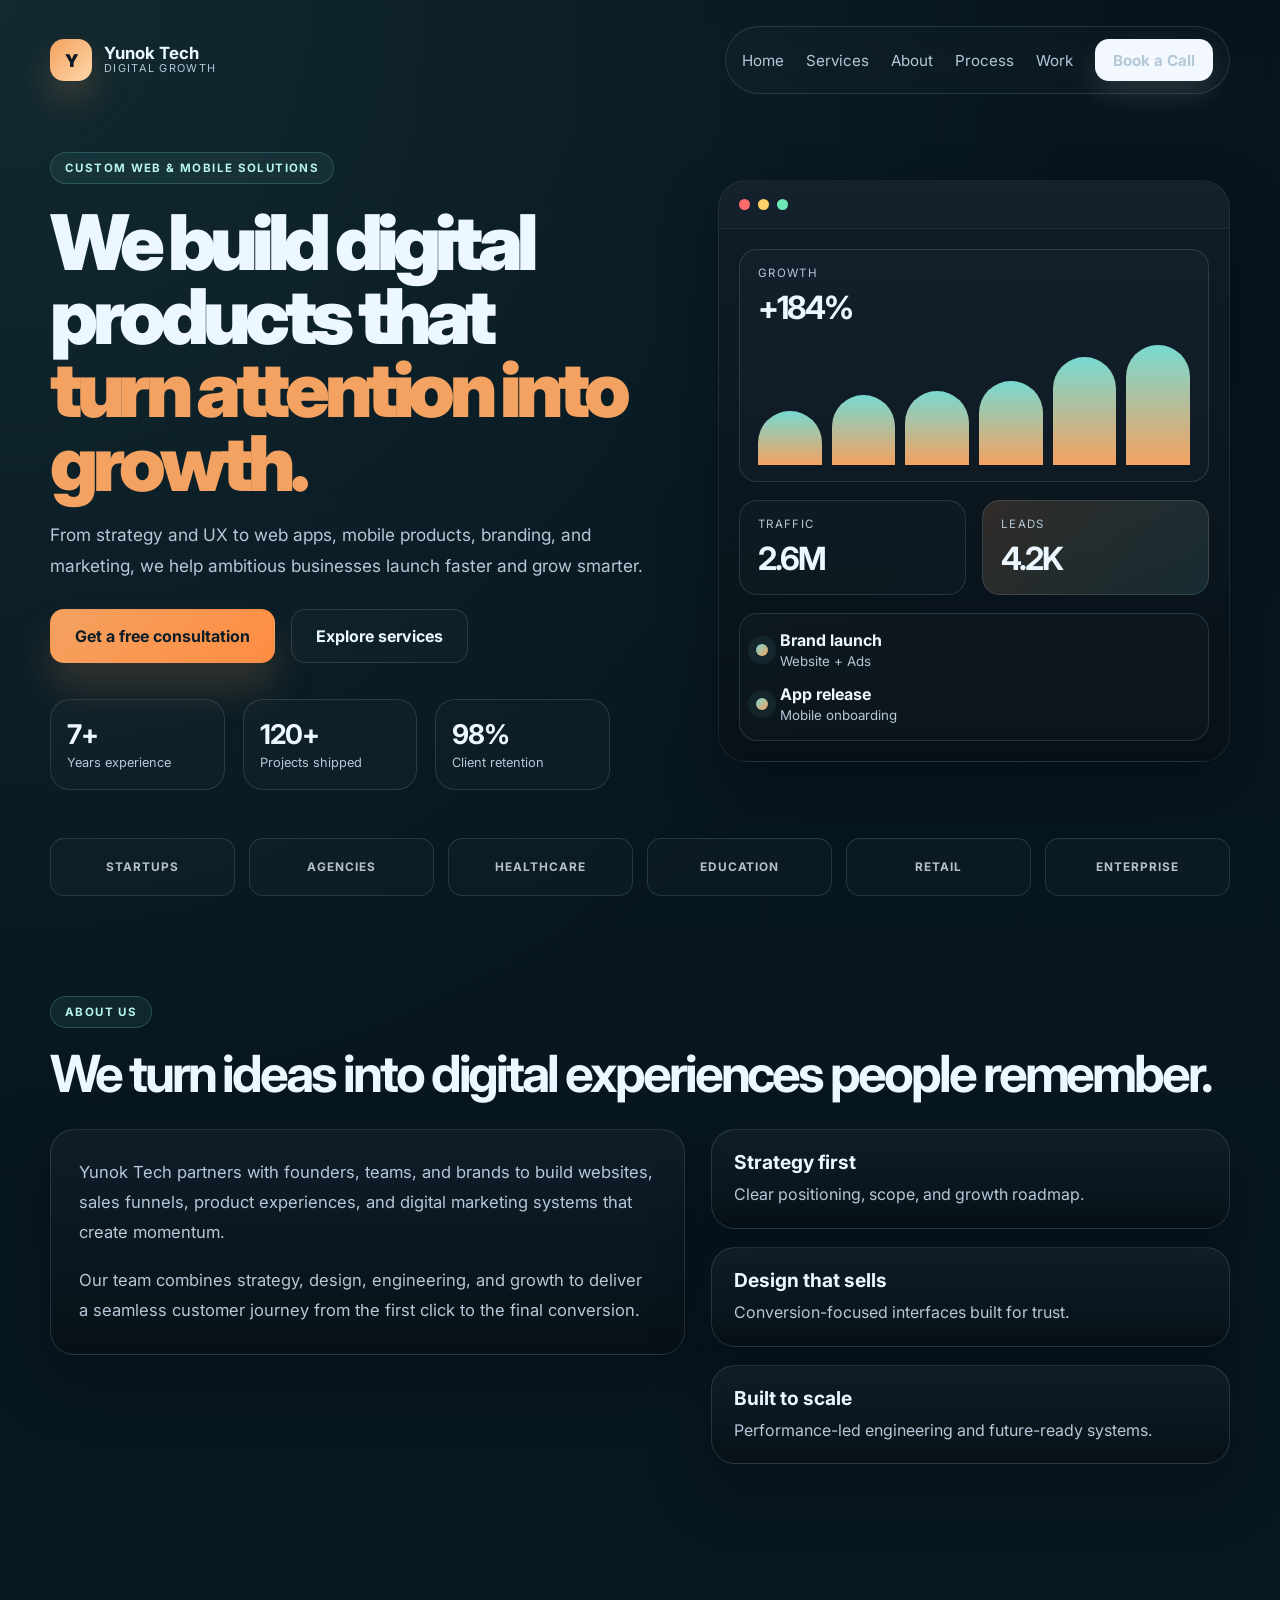
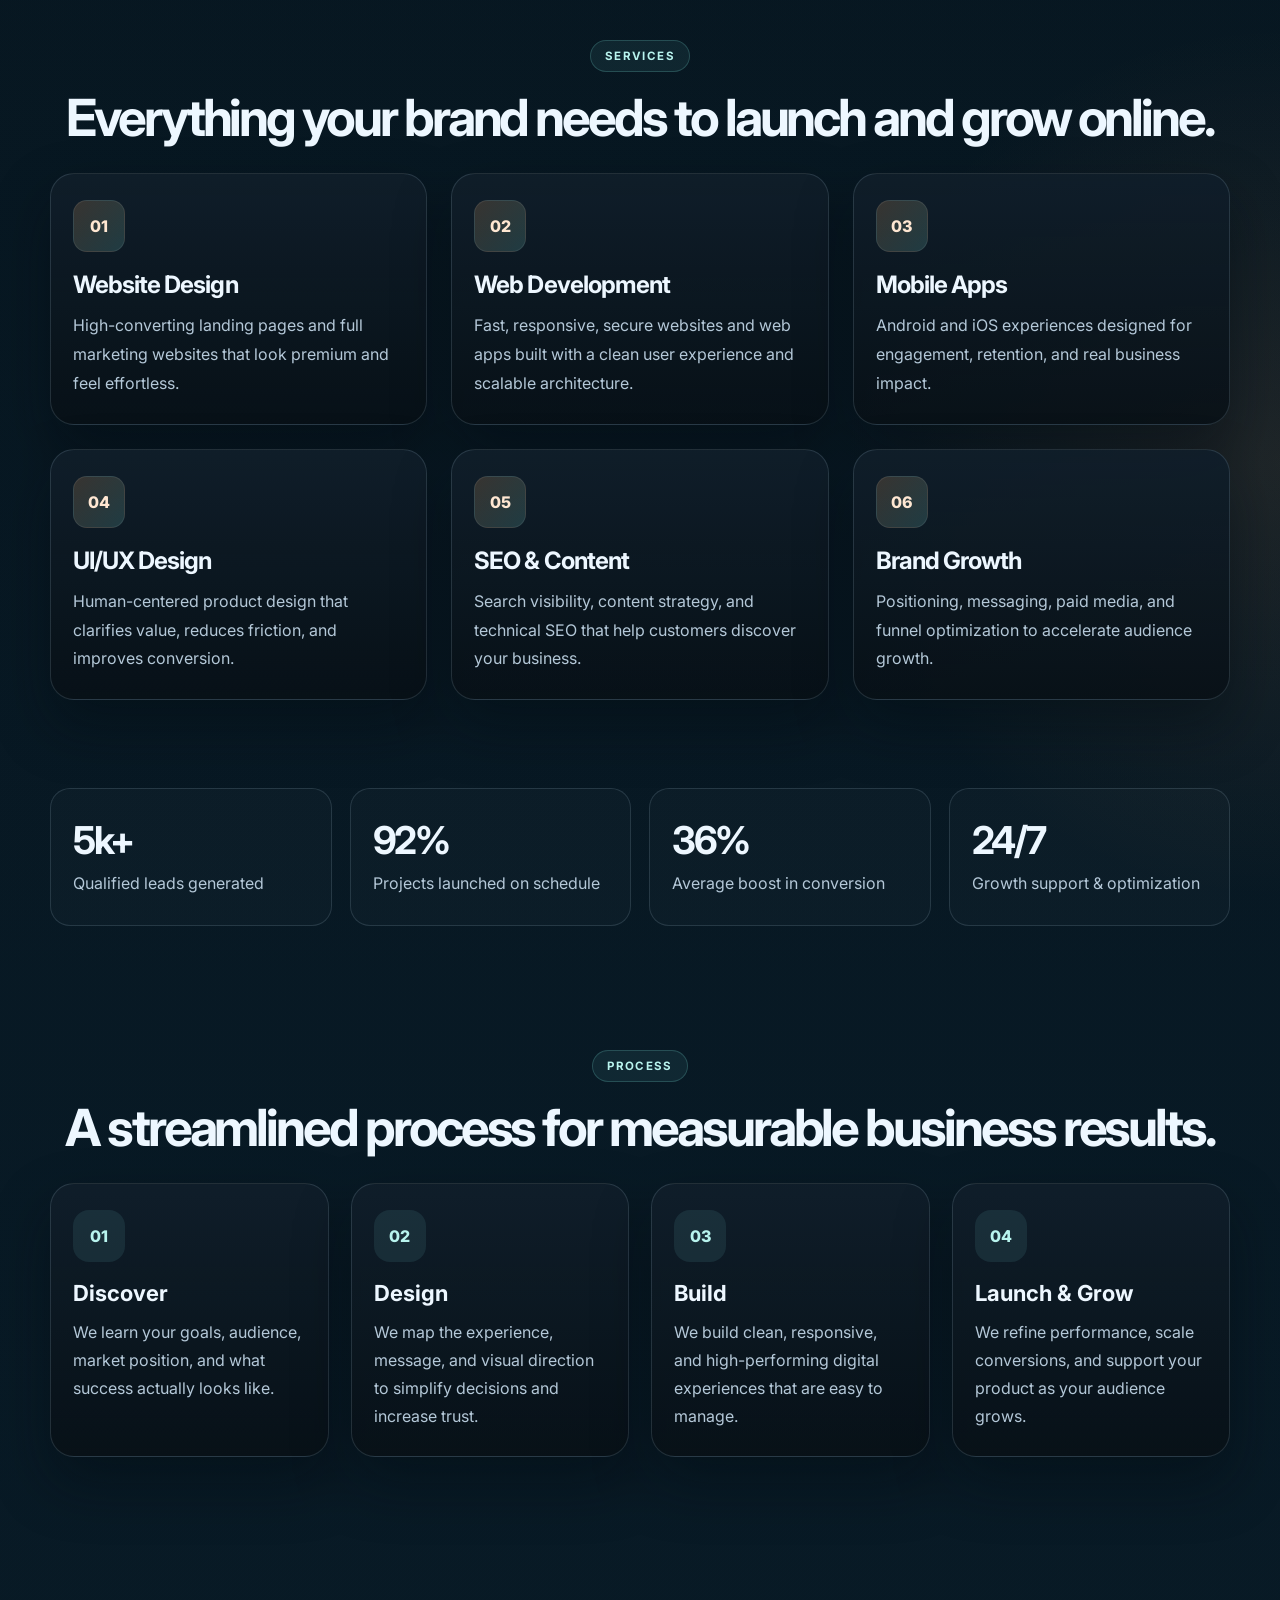
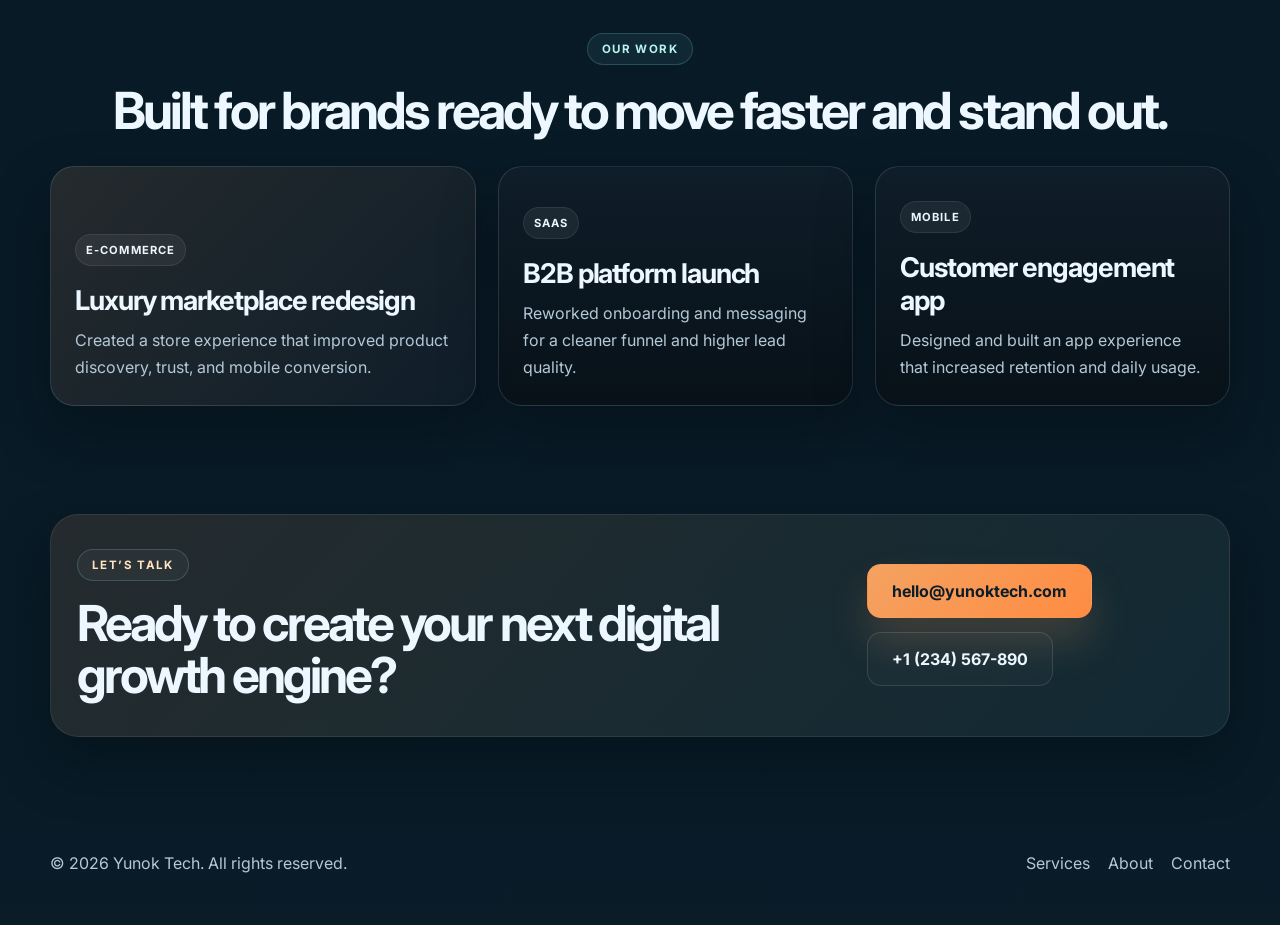
==== index.html @ 773d0ebc "Redesign the portfolio into a modern agency/service landing page matching the requested Yunok Tech a" ====
<!DOCTYPE html>
<html lang="en">
  <head>
    <meta charset="UTF-8" />
    <meta name="viewport" content="width=device-width, initial-scale=1.0" />
    <meta
      name="description"
      content="Yunok Tech-style digital agency website for web design, mobile apps, and business growth."
    />
    <title>Yunok Tech | Digital Growth Agency</title>
    <link rel="preconnect" href="https://fonts.googleapis.com" />
    <link rel="preconnect" href="https://fonts.gstatic.com" crossorigin />
    <link
      href="https://fonts.googleapis.com/css2?family=Inter:wght@400;500;600;700;800;900&display=swap"
      rel="stylesheet"
    />
    <link rel="stylesheet" href="style.css" />
  </head>
  <body>
    <div class="page-shell">
      <header class="topbar container">
        <a href="index.html" class="brand" aria-label="Yunok Tech home">
          <span class="brand-mark">Y</span>
          <span class="brand-text">
            <strong>Yunok Tech</strong>
            <small>Digital Growth</small>
          </span>
        </a>

        <nav class="main-nav" aria-label="Main navigation">
          <a href="index.html">Home</a>
          <a href="services.html">Services</a>
          <a href="#about">About</a>
          <a href="#process">Process</a>
          <a href="#work">Work</a>
          <a href="#contact" class="btn-pill">Book a Call</a>
        </nav>
      </header>

      <main>
        <section class="hero container">
          <div class="hero-copy">
            <div class="eyebrow">Custom web & mobile solutions</div>
            <h1>
              We build digital products that
              <span>turn attention into growth.</span>
            </h1>
            <p>
              From strategy and UX to web apps, mobile products, branding, and
              marketing, we help ambitious businesses launch faster and grow
              smarter.
            </p>

            <div class="hero-actions">
              <a href="#contact" class="btn primary">Get a free consultation</a>
              <a href="services.html" class="btn secondary">Explore services</a>
            </div>

            <ul class="mini-stats" aria-label="Business metrics">
              <li><strong>7+</strong><span>Years experience</span></li>
              <li><strong>120+</strong><span>Projects shipped</span></li>
              <li><strong>98%</strong><span>Client retention</span></li>
            </ul>
          </div>

          <div class="hero-visual" aria-hidden="true">
            <div class="dashboard-card">
              <div class="dashboard-head">
                <span class="dot red"></span>
                <span class="dot yellow"></span>
                <span class="dot green"></span>
              </div>

              <div class="dashboard-body">
                <div class="analytics-box large">
                  <span class="label">Growth</span>
                  <strong>+184%</strong>
                  <div class="chart-bars">
                    <span style="height: 45%"></span>
                    <span style="height: 58%"></span>
                    <span style="height: 62%"></span>
                    <span style="height: 70%"></span>
                    <span style="height: 90%"></span>
                    <span style="height: 100%"></span>
                  </div>
                </div>

                <div class="analytics-row">
                  <div class="analytics-box">
                    <span class="label">Traffic</span>
                    <strong>2.6M</strong>
                  </div>
                  <div class="analytics-box accent">
                    <span class="label">Leads</span>
                    <strong>4.2K</strong>
                  </div>
                </div>

                <div class="timeline-box">
                  <div class="timeline-item">
                    <span class="bubble"></span>
                    <div>
                      <strong>Brand launch</strong>
                      <small>Website + Ads</small>
                    </div>
                  </div>
                  <div class="timeline-item">
                    <span class="bubble"></span>
                    <div>
                      <strong>App release</strong>
                      <small>Mobile onboarding</small>
                    </div>
                  </div>
                </div>
              </div>
            </div>
          </div>
        </section>

        <section class="logo-strip container" aria-label="Trusted by startups and companies">
          <span>Startups</span>
          <span>Agencies</span>
          <span>Healthcare</span>
          <span>Education</span>
          <span>Retail</span>
          <span>Enterprise</span>
        </section>

        <section id="about" class="content-section container">
          <div class="section-header align-left">
            <span class="section-tag">About us</span>
            <h2>We turn ideas into digital experiences people remember.</h2>
          </div>

          <div class="about-grid">
            <div class="about-card">
              <p>
                Yunok Tech partners with founders, teams, and brands to build
                websites, sales funnels, product experiences, and digital
                marketing systems that create momentum.
              </p>
              <p>
                Our team combines strategy, design, engineering, and growth to
                deliver a seamless customer journey from the first click to the
                final conversion.
              </p>
            </div>

            <div class="feature-list">
              <div>
                <strong>Strategy first</strong>
                <span>Clear positioning, scope, and growth roadmap.</span>
              </div>
              <div>
                <strong>Design that sells</strong>
                <span>Conversion-focused interfaces built for trust.</span>
              </div>
              <div>
                <strong>Built to scale</strong>
                <span>Performance-led engineering and future-ready systems.</span>
              </div>
            </div>
          </div>
        </section>

        <section class="content-section container" id="services">
          <div class="section-header center">
            <span class="section-tag">Services</span>
            <h2>Everything your brand needs to launch and grow online.</h2>
          </div>

          <div class="services-grid">
            <article class="service-card">
              <div class="icon">01</div>
              <h3>Website Design</h3>
              <p>High-converting landing pages and full marketing websites that look premium and feel effortless.</p>
            </article>

            <article class="service-card">
              <div class="icon">02</div>
              <h3>Web Development</h3>
              <p>Fast, responsive, secure websites and web apps built with a clean user experience and scalable architecture.</p>
            </article>

            <article class="service-card">
              <div class="icon">03</div>
              <h3>Mobile Apps</h3>
              <p>Android and iOS experiences designed for engagement, retention, and real business impact.</p>
            </article>

            <article class="service-card">
              <div class="icon">04</div>
              <h3>UI/UX Design</h3>
              <p>Human-centered product design that clarifies value, reduces friction, and improves conversion.</p>
            </article>

            <article class="service-card">
              <div class="icon">05</div>
              <h3>SEO & Content</h3>
              <p>Search visibility, content strategy, and technical SEO that help customers discover your business.</p>
            </article>

            <article class="service-card">
              <div class="icon">06</div>
              <h3>Brand Growth</h3>
              <p>Positioning, messaging, paid media, and funnel optimization to accelerate audience growth.</p>
            </article>
          </div>
        </section>

        <section class="stats-section">
          <div class="container stats-grid">
            <div>
              <strong>5k+</strong>
              <span>Qualified leads generated</span>
            </div>
            <div>
              <strong>92%</strong>
              <span>Projects launched on schedule</span>
            </div>
            <div>
              <strong>36%</strong>
              <span>Average boost in conversion</span>
            </div>
            <div>
              <strong>24/7</strong>
              <span>Growth support & optimization</span>
            </div>
          </div>
        </section>

        <section id="process" class="content-section container">
          <div class="section-header center">
            <span class="section-tag">Process</span>
            <h2>A streamlined process for measurable business results.</h2>
          </div>

          <div class="process-grid">
            <article>
              <span class="step">01</span>
              <h3>Discover</h3>
              <p>We learn your goals, audience, market position, and what success actually looks like.</p>
            </article>
            <article>
              <span class="step">02</span>
              <h3>Design</h3>
              <p>We map the experience, message, and visual direction to simplify decisions and increase trust.</p>
            </article>
            <article>
              <span class="step">03</span>
              <h3>Build</h3>
              <p>We build clean, responsive, and high-performing digital experiences that are easy to manage.</p>
            </article>
            <article>
              <span class="step">04</span>
              <h3>Launch & Grow</h3>
              <p>We refine performance, scale conversions, and support your product as your audience grows.</p>
            </article>
          </div>
        </section>

        <section id="work" class="content-section container">
          <div class="section-header center">
            <span class="section-tag">Our work</span>
            <h2>Built for brands ready to move faster and stand out.</h2>
          </div>

          <div class="work-grid">
            <article class="work-card feature">
              <div class="badge">E-commerce</div>
              <h3>Luxury marketplace redesign</h3>
              <p>Created a store experience that improved product discovery, trust, and mobile conversion.</p>
            </article>
            <article class="work-card">
              <div class="badge">SaaS</div>
              <h3>B2B platform launch</h3>
              <p>Reworked onboarding and messaging for a cleaner funnel and higher lead quality.</p>
            </article>
            <article class="work-card">
              <div class="badge">Mobile</div>
              <h3>Customer engagement app</h3>
              <p>Designed and built an app experience that increased retention and daily usage.</p>
            </article>
          </div>
        </section>

        <section id="contact" class="cta-section">
          <div class="container cta-box">
            <div>
              <span class="section-tag light">Let’s talk</span>
              <h2>Ready to create your next digital growth engine?</h2>
            </div>
            <div class="cta-actions">
              <a href="mailto:hello@yunoktech.com" class="btn primary">hello@yunoktech.com</a>
              <a href="tel:+1234567890" class="btn secondary">+1 (234) 567-890</a>
            </div>
          </div>
        </section>
      </main>

      <footer class="footer container">
        <p>© 2026 Yunok Tech. All rights reserved.</p>
        <div class="footer-links">
          <a href="services.html">Services</a>
          <a href="#about">About</a>
          <a href="#contact">Contact</a>
        </div>
      </footer>
    </div>

    <script src="script.js"></script>
  </body>
</html>
---- style.css ----
* {
  box-sizing: border-box;
}

:root {
  --bg: #06141d;
  --bg-2: #0a1f2d;
  --panel: rgba(10, 24, 34, 0.85);
  --panel-strong: #0d1d2a;
  --card: #0f2232;
  --card-2: #10293d;
  --line: rgba(171, 206, 224, 0.16);
  --text: #edf7ff;
  --muted: #b4c8d8;
  --primary: #f4a261;
  --primary-strong: #ff8c42;
  --secondary: #78d9d1;
  --shadow: 0 26px 56px rgba(3, 9, 15, 0.4);
}

html {
  scroll-behavior: smooth;
}

body {
  margin: 0;
  min-height: 100vh;
  font-family: "Inter", sans-serif;
  background:
    radial-gradient(circle at top left, rgba(120, 217, 209, 0.12), transparent 26%),
    radial-gradient(circle at right center, rgba(244, 162, 97, 0.12), transparent 18%),
    linear-gradient(180deg, var(--bg) 0%, var(--bg-2) 100%);
  color: var(--text);
}

img {
  display: block;
  max-width: 100%;
}

a {
  color: inherit;
  text-decoration: none;
}

button,
input,
textarea,
select {
  font: inherit;
}

.container {
  width: min(1180px, calc(100% - 32px));
  margin: 0 auto;
}

.page-shell {
  position: relative;
  min-height: 100vh;
  overflow: hidden;
}

.page-shell::before {
  content: "";
  position: absolute;
  inset: 0;
  background: linear-gradient(180deg, rgba(5, 17, 24, 0.1), rgba(5, 17, 24, 0.25));
  pointer-events: none;
}

.topbar,
.hero,
.logo-strip,
.content-section,
.stats-section,
.cta-section,
.footer {
  position: relative;
  z-index: 1;
}

.topbar {
  display: flex;
  align-items: center;
  justify-content: space-between;
  gap: 24px;
  padding: 26px 0 18px;
}

.brand {
  display: inline-flex;
  align-items: center;
  gap: 12px;
}

.brand-mark {
  width: 42px;
  height: 42px;
  border-radius: 14px;
  display: grid;
  place-items: center;
  font-size: 1.1rem;
  font-weight: 900;
  background: linear-gradient(135deg, var(--primary), #ffd7a8);
  color: #0d1824;
  box-shadow: 0 18px 36px rgba(244, 162, 97, 0.22);
}

.brand-text {
  display: flex;
  flex-direction: column;
  line-height: 1.05;
}

.brand-text strong {
  font-size: 1.05rem;
}

.brand-text small {
  color: var(--muted);
  font-size: 0.68rem;
  letter-spacing: 0.12em;
  text-transform: uppercase;
}

.main-nav {
  display: flex;
  align-items: center;
  gap: 22px;
  padding: 12px 16px;
  background: rgba(255, 255, 255, 0.02);
  border: 1px solid var(--line);
  border-radius: 999px;
  backdrop-filter: blur(10px);
}

.main-nav a {
  color: var(--muted);
  font-size: 0.95rem;
  transition: color 0.2s ease;
}

.main-nav a:hover,
.main-nav a:focus-visible {
  color: var(--text);
}

.btn-pill,
.btn {
  display: inline-flex;
  align-items: center;
  justify-content: center;
  font-weight: 700;
  border-radius: 14px;
  text-decoration: none;
  transition: transform 0.2s ease, box-shadow 0.2s ease;
}

.btn-pill {
  min-height: 42px;
  padding: 0 18px;
  background: #f3f8ff;
  color: #081a25;
  box-shadow: 0 14px 30px rgba(255, 255, 255, 0.12);
}

.btn {
  min-height: 54px;
  padding: 0 24px;
  border: 1px solid transparent;
}

.btn:hover,
.btn:focus-visible,
.btn-pill:hover,
.btn-pill:focus-visible {
  transform: translateY(-2px);
}

.btn.primary {
  background: linear-gradient(135deg, var(--primary), var(--primary-strong));
  color: #0c1d27;
  box-shadow: 0 25px 40px rgba(244, 162, 97, 0.18);
}

.btn.secondary {
  background: rgba(255, 255, 255, 0.02);
  color: var(--text);
  border-color: rgba(255, 255, 255, 0.12);
}

.hero {
  display: grid;
  grid-template-columns: 1.1fr 0.9fr;
  align-items: center;
  gap: 42px;
  padding: 40px 0 30px;
}

.eyebrow,
.section-tag {
  display: inline-block;
  padding: 8px 14px;
  border-radius: 999px;
  background: rgba(120, 217, 209, 0.08);
  border: 1px solid rgba(120, 217, 209, 0.22);
  color: #b8f4ee;
  font-size: 0.72rem;
  letter-spacing: 0.12em;
  text-transform: uppercase;
  font-weight: 700;
}

.hero-copy h1 {
  margin: 22px 0 18px;
  font-size: clamp(3.4rem, 6vw, 6.1rem);
  line-height: 0.96;
  letter-spacing: -0.07em;
  font-weight: 900;
}

.hero-copy h1 span {
  display: block;
  color: var(--primary);
}

.hero-copy p {
  margin: 0;
  max-width: 640px;
  color: var(--muted);
  font-size: 1.08rem;
  line-height: 1.8;
}

.hero-actions {
  display: flex;
  flex-wrap: wrap;
  gap: 16px;
  margin-top: 28px;
}

.mini-stats {
  list-style: none;
  margin: 36px 0 0;
  padding: 0;
  display: grid;
  grid-template-columns: repeat(3, minmax(0, 1fr));
  gap: 18px;
  max-width: 560px;
}

.mini-stats li {
  padding: 18px 16px;
  border: 1px solid var(--line);
  border-radius: 20px;
  background: rgba(255, 255, 255, 0.02);
}

.mini-stats strong {
  display: block;
  font-size: 1.7rem;
  letter-spacing: -0.04em;
}

.mini-stats span {
  color: var(--muted);
  font-size: 0.8rem;
}

.hero-visual {
  display: flex;
  justify-content: center;
}

.dashboard-card {
  width: min(520px, 100%);
  border-radius: 28px;
  background: linear-gradient(180deg, rgba(16, 30, 42, 0.95), rgba(8, 16, 22, 0.9));
  border: 1px solid rgba(255,255,255,0.08);
  box-shadow: var(--shadow);
  overflow: hidden;
}

.dashboard-head {
  display: flex;
  align-items: center;
  gap: 8px;
  padding: 18px 20px;
  border-bottom: 1px solid rgba(255, 255, 255, 0.06);
  background: rgba(255,255,255,0.02);
}

.dot {
  width: 11px;
  height: 11px;
  border-radius: 50%;
  display: inline-block;
}

.dot.red { background: #ff6b6b; }
.dot.yellow { background: #ffd166; }
.dot.green { background: #6ee7b7; }

.dashboard-body {
  padding: 20px;
}

.analytics-box {
  background: rgba(255,255,255,0.02);
  border: 1px solid var(--line);
  border-radius: 18px;
  padding: 16px 18px;
}

.analytics-box.large {
  margin-bottom: 18px;
}

.label {
  display: block;
  color: var(--muted);
  font-size: 0.72rem;
  letter-spacing: 0.12em;
  text-transform: uppercase;
}

.analytics-box strong {
  display: block;
  margin-top: 8px;
  font-size: 2rem;
  letter-spacing: -0.06em;
}

.chart-bars {
  display: flex;
  align-items: end;
  gap: 10px;
  height: 120px;
  margin-top: 18px;
}

.chart-bars span {
  display: block;
  flex: 1;
  border-radius: 999px 999px 0 0;
  background: linear-gradient(180deg, var(--secondary), var(--primary));
}

.analytics-row {
  display: grid;
  grid-template-columns: repeat(2, minmax(0, 1fr));
  gap: 16px;
  margin-bottom: 18px;
}

.analytics-box.accent {
  background: linear-gradient(135deg, rgba(244, 162, 97, 0.16), rgba(120, 217, 209, 0.12));
}

.timeline-box {
  background: rgba(255,255,255,0.02);
  border: 1px solid var(--line);
  border-radius: 18px;
  padding: 16px;
}

.timeline-item {
  display: flex;
  align-items: center;
  gap: 12px;
}

.timeline-item + .timeline-item {
  margin-top: 14px;
}

.bubble {
  display: inline-block;
  width: 12px;
  height: 12px;
  border-radius: 50%;
  background: linear-gradient(135deg, var(--secondary), var(--primary));
  box-shadow: 0 0 0 8px rgba(120, 217, 209, 0.08);
}

.timeline-item strong {
  display: block;
  font-size: 1rem;
}

.timeline-item small {
  color: var(--muted);
}

.logo-strip {
  display: grid;
  grid-template-columns: repeat(6, minmax(0, 1fr));
  gap: 14px;
  align-items: center;
  padding: 18px 0 12px;
}

.logo-strip span {
  display: flex;
  align-items: center;
  justify-content: center;
  min-height: 58px;
  border: 1px solid var(--line);
  border-radius: 14px;
  background: rgba(255,255,255,0.02);
  color: rgba(237, 247, 255, 0.75);
  letter-spacing: 0.08em;
  font-size: 0.74rem;
  text-transform: uppercase;
  font-weight: 700;
}

.content-section {
  padding: 88px 0;
}

.section-header {
  margin-bottom: 28px;
}

.section-header.center {
  text-align: center;
}

.section-header h2 {
  margin: 18px 0 0;
  font-size: clamp(2.4rem, 4vw, 4rem);
  line-height: 1.08;
  letter-spacing: -0.06em;
}

.about-grid {
  display: grid;
  grid-template-columns: 1.1fr 0.9fr;
  gap: 26px;
  align-items: start;
}

.about-card,
.feature-list > div,
.service-card,
.process-grid article,
.work-card {
  background: linear-gradient(180deg, rgba(16, 30, 42, 0.95), rgba(8, 16, 22, 0.88));
  border: 1px solid var(--line);
  border-radius: 24px;
  box-shadow: var(--shadow);
}

.about-card {
  padding: 28px;
}

.about-card p {
  margin: 0;
  color: var(--muted);
  line-height: 1.8;
  font-size: 1.04rem;
}

.about-card p + p {
  margin-top: 18px;
}

.feature-list {
  display: grid;
  gap: 18px;
}

.feature-list > div {
  padding: 20px 22px;
}

.feature-list strong {
  display: block;
  margin-bottom: 8px;
  font-size: 1.2rem;
}

.feature-list span {
  color: var(--muted);
  line-height: 1.6;
}

.services-grid {
  display: grid;
  grid-template-columns: repeat(3, minmax(0, 1fr));
  gap: 24px;
}

.service-card {
  padding: 26px 22px;
}

.icon {
  width: 52px;
  height: 52px;
  display: grid;
  place-items: center;
  border-radius: 14px;
  margin-bottom: 18px;
  background: linear-gradient(135deg, rgba(244, 162, 97, 0.18), rgba(120, 217, 209, 0.18));
  border: 1px solid rgba(255,255,255,0.08);
  color: #ffe7d2;
  font-weight: 800;
}

.service-card h3 {
  margin: 0 0 12px;
  font-size: 1.5rem;
  letter-spacing: -0.04em;
}

.service-card p {
  margin: 0;
  color: var(--muted);
  line-height: 1.8;
}

.stats-section {
  padding: 0 0 36px;
}

.stats-grid {
  display: grid;
  grid-template-columns: repeat(4, minmax(0, 1fr));
  gap: 18px;
}

.stats-grid > div {
  padding: 28px 22px;
  border: 1px solid var(--line);
  background: rgba(255, 255, 255, 0.02);
  border-radius: 20px;
}

.stats-grid strong {
  font-size: clamp(2rem, 3vw, 2.7rem);
  letter-spacing: -0.06em;
  display: block;
}

.stats-grid span {
  color: var(--muted);
  display: block;
  margin-top: 8px;
  line-height: 1.6;
}

.process-grid {
  display: grid;
  grid-template-columns: repeat(4, minmax(0, 1fr));
  gap: 22px;
}

.process-grid article {
  padding: 26px 22px;
}

.step {
  display: inline-flex;
  align-items: center;
  justify-content: center;
  width: 52px;
  height: 52px;
  border-radius: 16px;
  margin-bottom: 18px;
  background: rgba(120, 217, 209, 0.1);
  color: #b8f4ee;
  font-weight: 800;
}

.process-grid h3 {
  margin: 0 0 12px;
  font-size: 1.38rem;
}

.process-grid p {
  margin: 0;
  color: var(--muted);
  line-height: 1.75;
}

.work-grid {
  display: grid;
  grid-template-columns: 1.2fr 1fr 1fr;
  gap: 22px;
}

.work-card {
  min-height: 240px;
  padding: 24px;
  display: flex;
  flex-direction: column;
  justify-content: flex-end;
}

.work-card.feature {
  background: linear-gradient(135deg, rgba(244, 162, 97, 0.12), rgba(16, 30, 42, 0.96));
}

.badge {
  display: inline-flex;
  align-self: flex-start;
  margin-bottom: 18px;
  padding: 8px 10px;
  border-radius: 999px;
  font-size: 0.7rem;
  font-weight: 700;
  text-transform: uppercase;
  letter-spacing: 0.1em;
  background: rgba(255,255,255,0.06);
  border: 1px solid rgba(255,255,255,0.08);
}

.work-card h3 {
  margin: 0 0 10px;
  font-size: 1.7rem;
  letter-spacing: -0.04em;
}

.work-card p {
  margin: 0;
  color: var(--muted);
  line-height: 1.7;
}

.cta-section {
  padding: 20px 0 100px;
}

.cta-box {
  display: flex;
  align-items: center;
  justify-content: space-between;
  gap: 24px;
  padding: 34px 26px;
  border: 1px solid rgba(255,255,255,0.08);
  background: linear-gradient(135deg, rgba(244, 162, 97, 0.12), rgba(120, 217, 209, 0.08));
  border-radius: 28px;
  box-shadow: var(--shadow);
}

.cta-box h2 {
  margin: 16px 0 0;
  font-size: clamp(2.1rem, 4vw, 3.1rem);
  letter-spacing: -0.06em;
  line-height: 1.05;
}

.section-tag.light {
  color: #ffe4c1;
  background: rgba(255,255,255,0.04);
}

.cta-actions {
  display: flex;
  flex-wrap: wrap;
  gap: 14px;
}

.footer {
  display: flex;
  align-items: center;
  justify-content: space-between;
  gap: 18px;
  padding: 0 0 36px;
  color: var(--muted);
}

.footer-links {
  display: flex;
  gap: 18px;
}

.footer a:hover,
.footer a:focus-visible {
  color: var(--text);
}

@media (max-width: 980px) {
  .topbar,
  .hero,
  .about-grid,
  .services-grid,
  .process-grid,
  .work-grid,
  .cta-box {
    grid-template-columns: 1fr;
  }

  .topbar {
    flex-direction: column;
  }

  .main-nav {
    flex-wrap: wrap;
    justify-content: center;
  }

  .hero,
  .about-grid,
  .cta-box {
    display: grid;
  }

  .services-grid,
  .process-grid,
  .stats-grid,
  .work-grid {
    grid-template-columns: 1fr 1fr;
  }

  .cta-box {
    align-items: flex-start;
  }
}

@media (max-width: 700px) {
  .main-nav {
    width: 100%;
    border-radius: 22px;
  }

  .hero-copy h1 {
    font-size: clamp(2.7rem, 18vw, 4rem);
  }

  .mini-stats,
  .services-grid,
  .stats-grid,
  .process-grid,
  .work-grid,
  .logo-strip {
    grid-template-columns: 1fr;
  }

  .hero-actions,
  .cta-actions,
  .footer {
    flex-direction: column;
    align-items: stretch;
  }

  .btn,
  .btn-pill {
    width: 100%;
  }

  .logo-strip {
    display: grid;
  }

  .footer {
    text-align: center;
  }
}

/* Services page specific styling */
.services-page .hero {
  padding-bottom: 18px;
}

.services-page .hero-copy p {
  max-width: 690px;
}

.service-list {
  display: grid;
  grid-template-columns: repeat(2, minmax(0, 1fr));
  gap: 22px;
}

.service-list article {
  background: linear-gradient(180deg, rgba(16, 30, 42, 0.96), rgba(8, 16, 22, 0.9));
  border: 1px solid var(--line);
  border-radius: 24px;
  padding: 26px 24px;
  box-shadow: var(--shadow);
}

.service-list h3 {
  margin: 0 0 14px;
  font-size: 1.5rem;
  letter-spacing: -0.04em;
}

.service-list p {
  margin: 0;
  color: var(--muted);
  line-height: 1.8;
}

.service-list ul {
  margin: 18px 0 0;
  padding-left: 18px;
  color: var(--muted);
  line-height: 1.9;
}

@media (max-width: 700px) {
  .service-list {
    grid-template-columns: 1fr;
  }
}
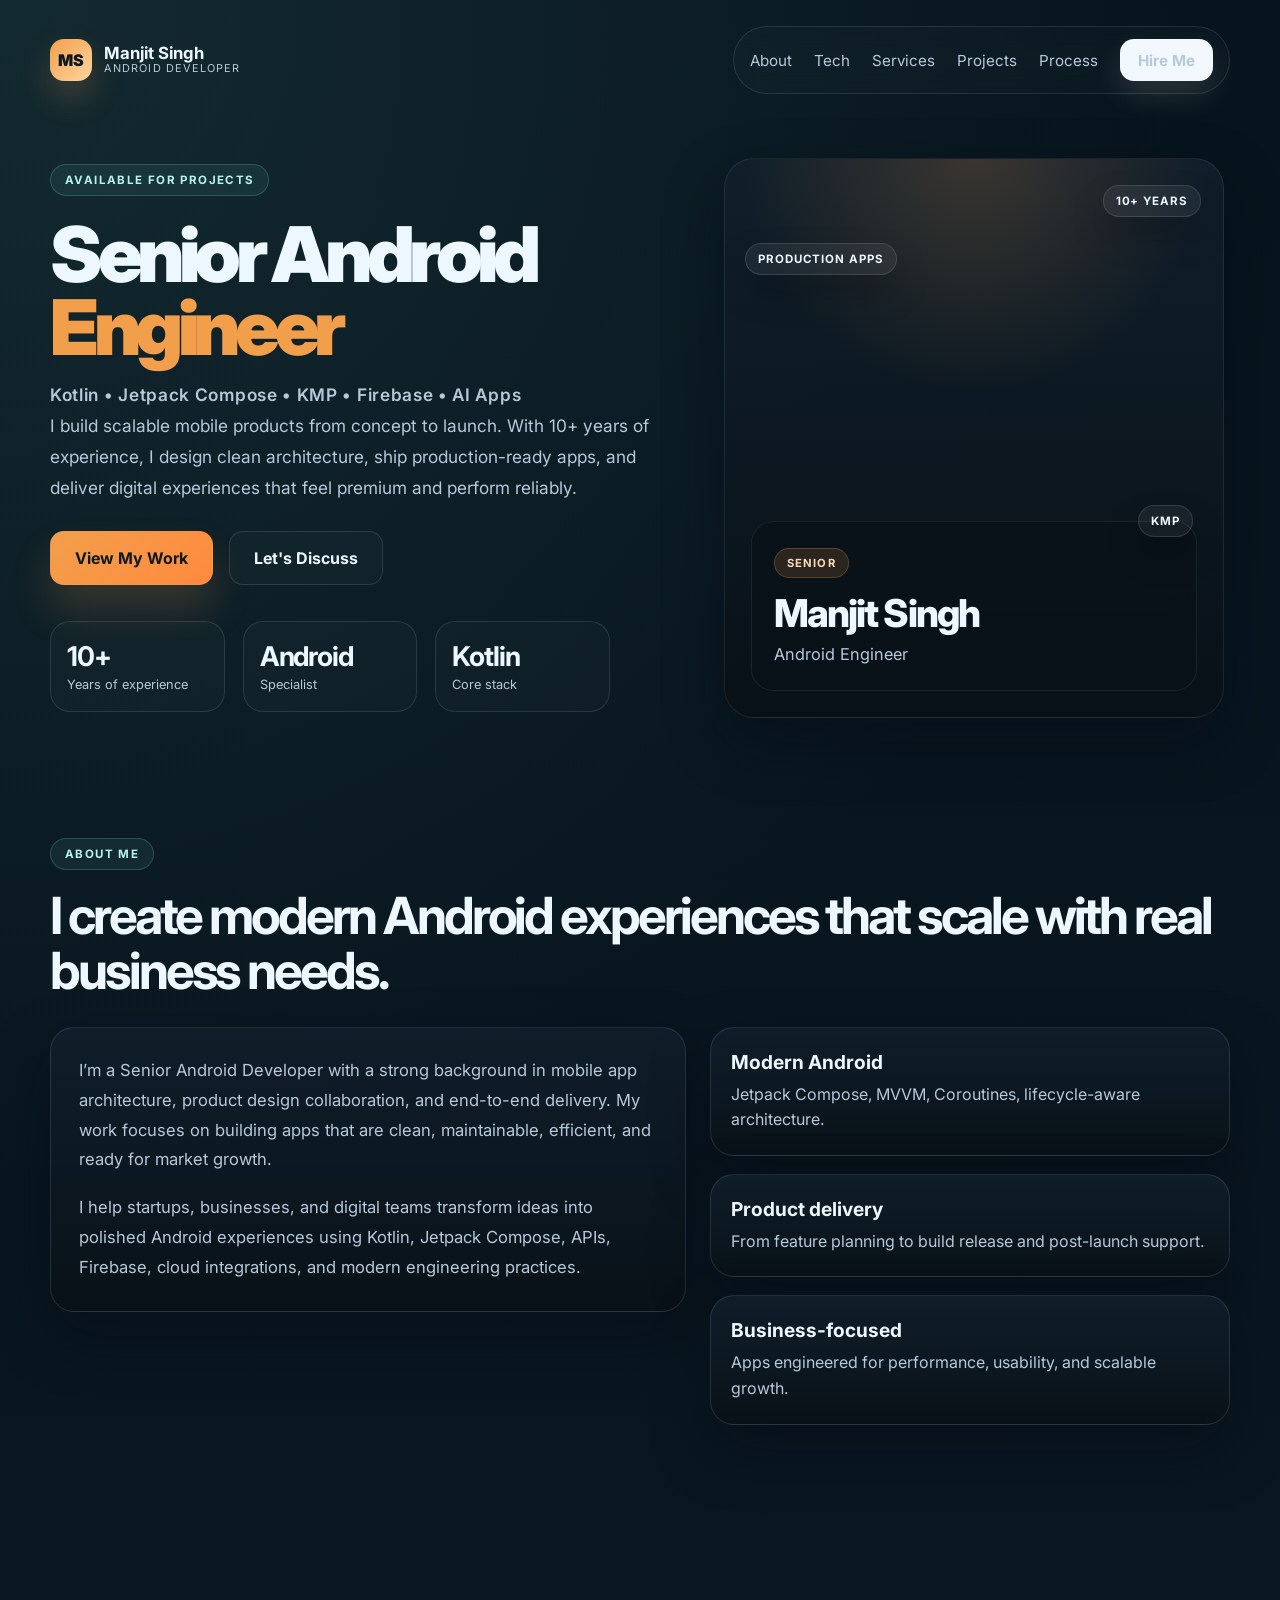
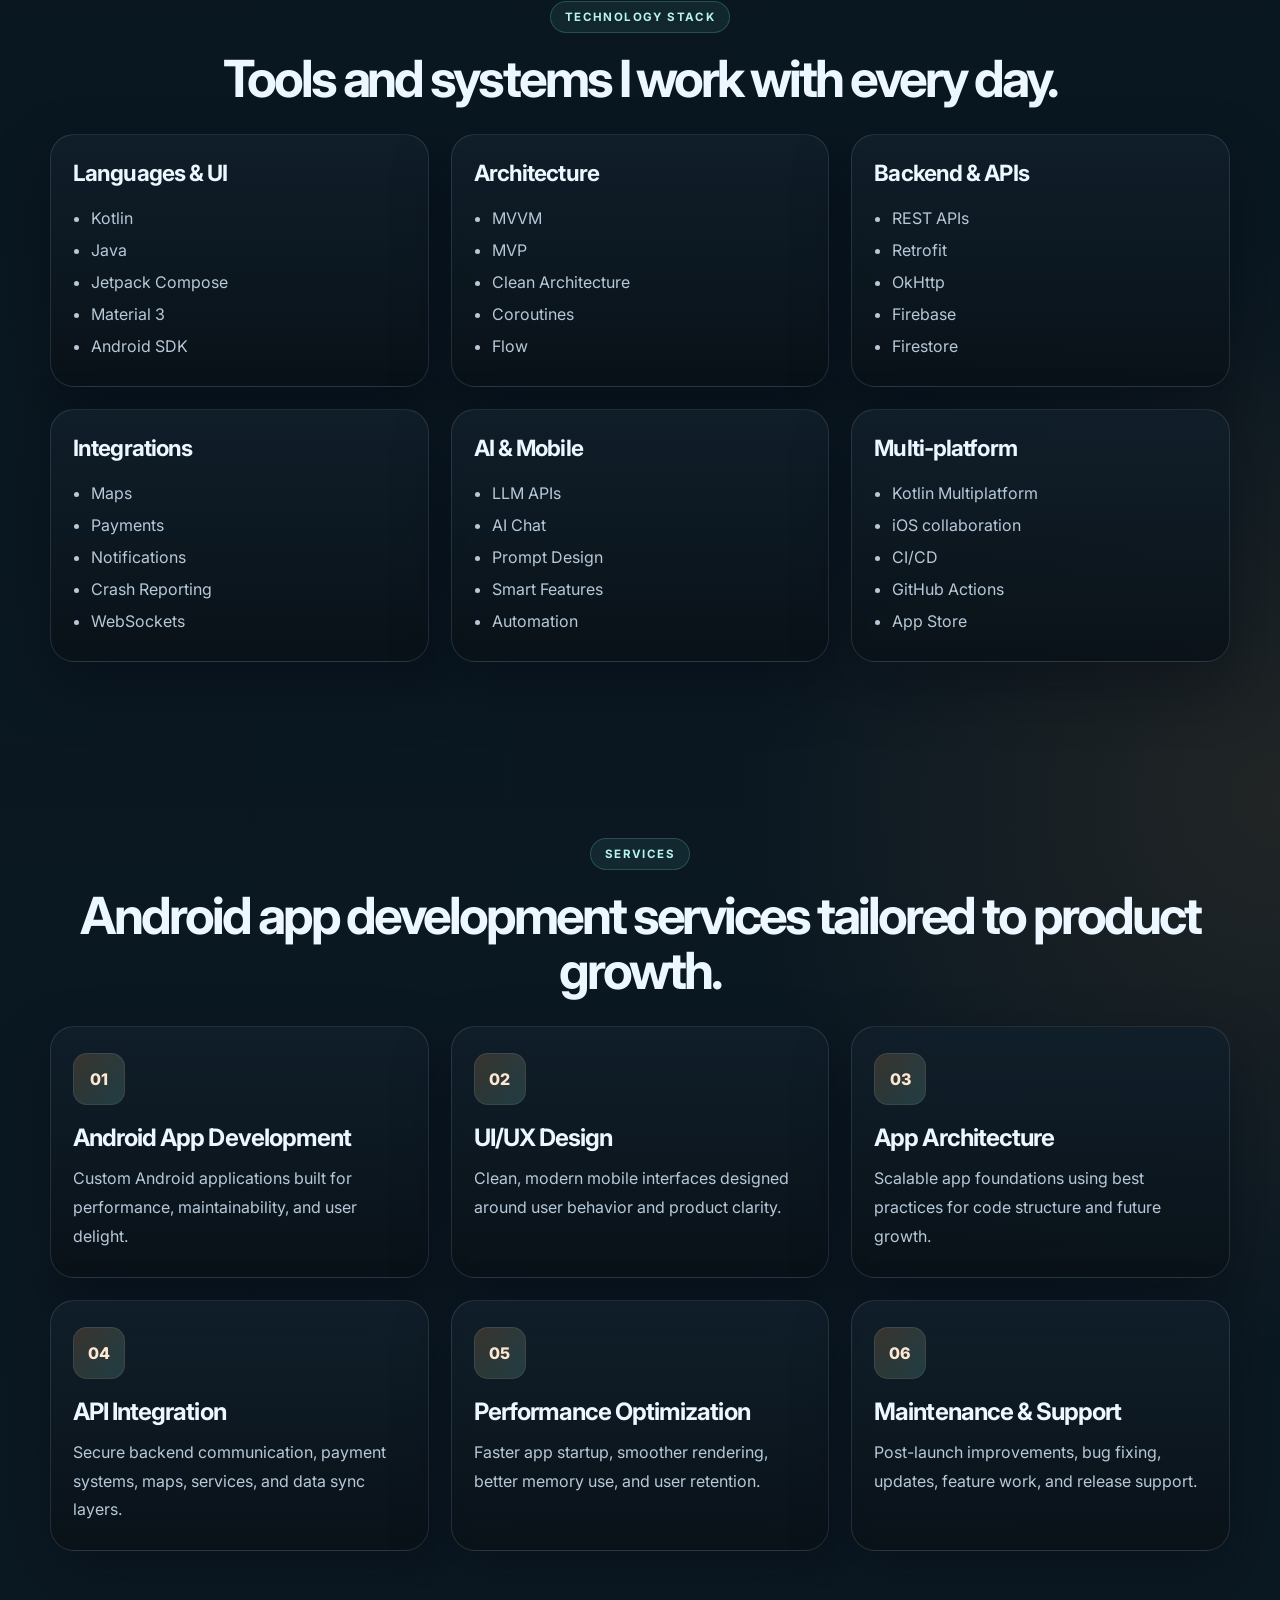
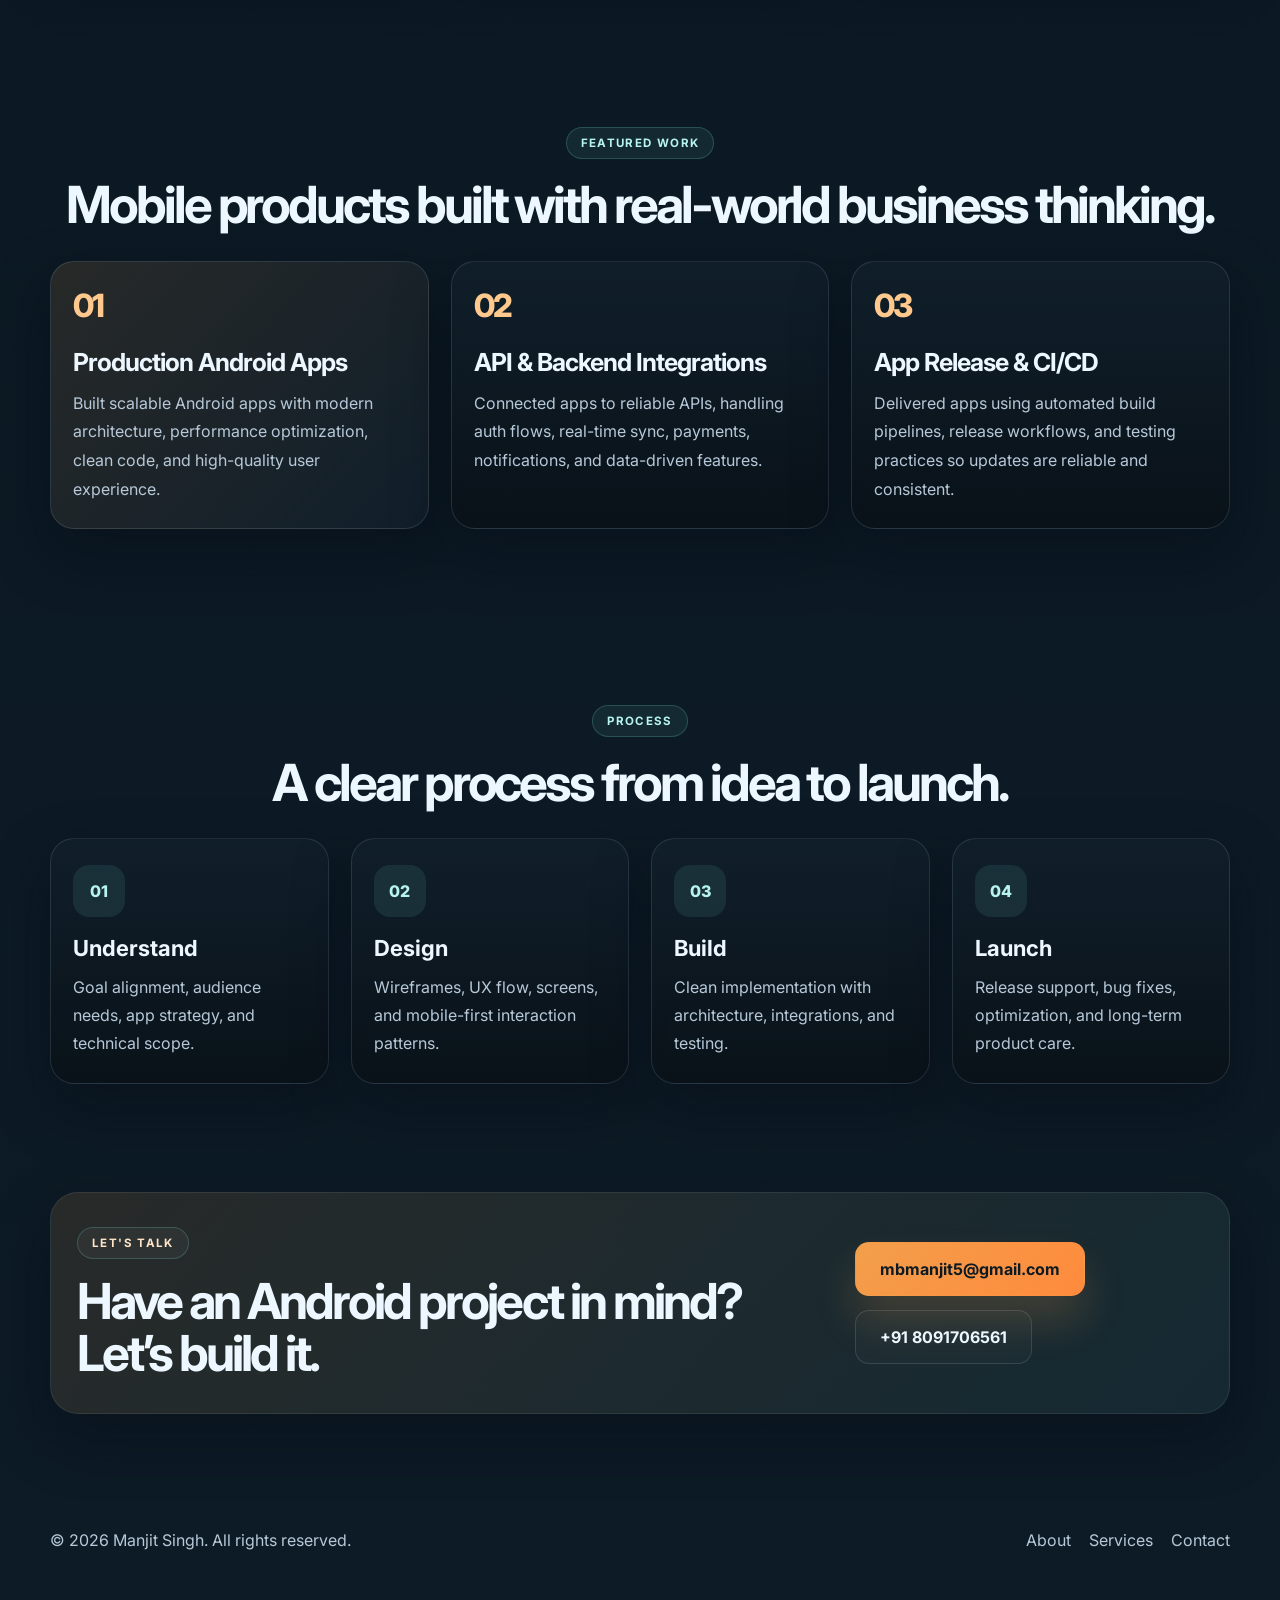
==== commit 7053cb2a: "Adjust the site to a personal Android developer portfolio with premium styling and a services page f" ====
--- a/index.html
+++ b/index.html
@@ -5,9 +5,9 @@
     <meta name="viewport" content="width=device-width, initial-scale=1.0" />
     <meta
       name="description"
-      content="Yunok Tech-style digital agency website for web design, mobile apps, and business growth."
+      content="Manjit Singh - Senior Android Developer with 10+ years of experience building scalable mobile apps using Kotlin, Jetpack Compose, KMP, and AI integrations."
     />
-    <title>Yunok Tech | Digital Growth Agency</title>
+    <title>Manjit Singh | Senior Android Developer</title>
     <link rel="preconnect" href="https://fonts.googleapis.com" />
     <link rel="preconnect" href="https://fonts.gstatic.com" crossorigin />
     <link
@@ -19,267 +19,285 @@
   <body>
     <div class="page-shell">
       <header class="topbar container">
-        <a href="index.html" class="brand" aria-label="Yunok Tech home">
-          <span class="brand-mark">Y</span>
+        <a href="index.html" class="brand" aria-label="Manjit Singh home">
+          <span class="brand-mark">MS</span>
           <span class="brand-text">
-            <strong>Yunok Tech</strong>
-            <small>Digital Growth</small>
+            <strong>Manjit Singh</strong>
+            <small>Android Developer</small>
           </span>
         </a>
 
         <nav class="main-nav" aria-label="Main navigation">
-          <a href="index.html">Home</a>
+          <a href="#about">About</a>
+          <a href="#tech">Tech</a>
           <a href="services.html">Services</a>
-          <a href="#about">About</a>
+          <a href="#projects">Projects</a>
           <a href="#process">Process</a>
-          <a href="#work">Work</a>
-          <a href="#contact" class="btn-pill">Book a Call</a>
+          <a href="#contact" class="btn-pill">Hire Me</a>
         </nav>
       </header>
 
       <main>
         <section class="hero container">
           <div class="hero-copy">
-            <div class="eyebrow">Custom web & mobile solutions</div>
+            <div class="eyebrow">Available for projects</div>
             <h1>
-              We build digital products that
-              <span>turn attention into growth.</span>
+              Senior Android
+              <span>Engineer</span>
             </h1>
+            <p class="tagline">Kotlin • Jetpack Compose • KMP • Firebase • AI Apps</p>
             <p>
-              From strategy and UX to web apps, mobile products, branding, and
-              marketing, we help ambitious businesses launch faster and grow
-              smarter.
+              I build scalable mobile products from concept to launch. With 10+ years
+              of experience, I design clean architecture, ship production-ready apps,
+              and deliver digital experiences that feel premium and perform reliably.
             </p>
 
             <div class="hero-actions">
-              <a href="#contact" class="btn primary">Get a free consultation</a>
-              <a href="services.html" class="btn secondary">Explore services</a>
-            </div>
-
-            <ul class="mini-stats" aria-label="Business metrics">
-              <li><strong>7+</strong><span>Years experience</span></li>
-              <li><strong>120+</strong><span>Projects shipped</span></li>
-              <li><strong>98%</strong><span>Client retention</span></li>
+              <a href="#projects" class="btn primary">View My Work</a>
+              <a href="#contact" class="btn secondary">Let's Discuss</a>
+            </div>
+
+            <ul class="mini-stats" aria-label="Career stats">
+              <li><strong>10+</strong><span>Years of experience</span></li>
+              <li><strong>Android</strong><span>Specialist</span></li>
+              <li><strong>Kotlin</strong><span>Core stack</span></li>
             </ul>
           </div>
 
           <div class="hero-visual" aria-hidden="true">
-            <div class="dashboard-card">
-              <div class="dashboard-head">
-                <span class="dot red"></span>
-                <span class="dot yellow"></span>
-                <span class="dot green"></span>
+            <div class="profile-card">
+              <div class="profile-glow"></div>
+              <div class="profile-box">
+                <div class="profile-badge">Senior</div>
+                <div class="profile-name">Manjit Singh</div>
+                <div class="profile-role">Android Engineer</div>
               </div>
-
-              <div class="dashboard-body">
-                <div class="analytics-box large">
-                  <span class="label">Growth</span>
-                  <strong>+184%</strong>
-                  <div class="chart-bars">
-                    <span style="height: 45%"></span>
-                    <span style="height: 58%"></span>
-                    <span style="height: 62%"></span>
-                    <span style="height: 70%"></span>
-                    <span style="height: 90%"></span>
-                    <span style="height: 100%"></span>
-                  </div>
-                </div>
-
-                <div class="analytics-row">
-                  <div class="analytics-box">
-                    <span class="label">Traffic</span>
-                    <strong>2.6M</strong>
-                  </div>
-                  <div class="analytics-box accent">
-                    <span class="label">Leads</span>
-                    <strong>4.2K</strong>
-                  </div>
-                </div>
-
-                <div class="timeline-box">
-                  <div class="timeline-item">
-                    <span class="bubble"></span>
-                    <div>
-                      <strong>Brand launch</strong>
-                      <small>Website + Ads</small>
-                    </div>
-                  </div>
-                  <div class="timeline-item">
-                    <span class="bubble"></span>
-                    <div>
-                      <strong>App release</strong>
-                      <small>Mobile onboarding</small>
-                    </div>
-                  </div>
-                </div>
-              </div>
-            </div>
-          </div>
-        </section>
-
-        <section class="logo-strip container" aria-label="Trusted by startups and companies">
-          <span>Startups</span>
-          <span>Agencies</span>
-          <span>Healthcare</span>
-          <span>Education</span>
-          <span>Retail</span>
-          <span>Enterprise</span>
+              <div class="floating-chip chip-one">10+ Years</div>
+              <div class="floating-chip chip-two">Production Apps</div>
+              <div class="floating-chip chip-three">KMP</div>
+            </div>
+          </div>
         </section>
 
         <section id="about" class="content-section container">
           <div class="section-header align-left">
-            <span class="section-tag">About us</span>
-            <h2>We turn ideas into digital experiences people remember.</h2>
+            <span class="section-tag">About me</span>
+            <h2>I create modern Android experiences that scale with real business needs.</h2>
           </div>
 
           <div class="about-grid">
             <div class="about-card">
               <p>
-                Yunok Tech partners with founders, teams, and brands to build
-                websites, sales funnels, product experiences, and digital
-                marketing systems that create momentum.
-              </p>
-              <p>
-                Our team combines strategy, design, engineering, and growth to
-                deliver a seamless customer journey from the first click to the
-                final conversion.
+                I’m a Senior Android Developer with a strong background in mobile app architecture,
+                product design collaboration, and end-to-end delivery. My work focuses on building
+                apps that are clean, maintainable, efficient, and ready for market growth.
+              </p>
+              <p>
+                I help startups, businesses, and digital teams transform ideas into polished Android
+                experiences using Kotlin, Jetpack Compose, APIs, Firebase, cloud integrations, and
+                modern engineering practices.
               </p>
             </div>
 
             <div class="feature-list">
               <div>
-                <strong>Strategy first</strong>
-                <span>Clear positioning, scope, and growth roadmap.</span>
+                <strong>Modern Android</strong>
+                <span>Jetpack Compose, MVVM, Coroutines, lifecycle-aware architecture.</span>
               </div>
               <div>
-                <strong>Design that sells</strong>
-                <span>Conversion-focused interfaces built for trust.</span>
+                <strong>Product delivery</strong>
+                <span>From feature planning to build release and post-launch support.</span>
               </div>
               <div>
-                <strong>Built to scale</strong>
-                <span>Performance-led engineering and future-ready systems.</span>
+                <strong>Business-focused</strong>
+                <span>Apps engineered for performance, usability, and scalable growth.</span>
               </div>
             </div>
+          </div>
+        </section>
+
+        <section id="tech" class="content-section container">
+          <div class="section-header center">
+            <span class="section-tag">Technology stack</span>
+            <h2>Tools and systems I work with every day.</h2>
+          </div>
+
+          <div class="tech-grid">
+            <article class="tech-card">
+              <h3>Languages & UI</h3>
+              <ul>
+                <li>Kotlin</li>
+                <li>Java</li>
+                <li>Jetpack Compose</li>
+                <li>Material 3</li>
+                <li>Android SDK</li>
+              </ul>
+            </article>
+
+            <article class="tech-card">
+              <h3>Architecture</h3>
+              <ul>
+                <li>MVVM</li>
+                <li>MVP</li>
+                <li>Clean Architecture</li>
+                <li>Coroutines</li>
+                <li>Flow</li>
+              </ul>
+            </article>
+
+            <article class="tech-card">
+              <h3>Backend & APIs</h3>
+              <ul>
+                <li>REST APIs</li>
+                <li>Retrofit</li>
+                <li>OkHttp</li>
+                <li>Firebase</li>
+                <li>Firestore</li>
+              </ul>
+            </article>
+
+            <article class="tech-card">
+              <h3>Integrations</h3>
+              <ul>
+                <li>Maps</li>
+                <li>Payments</li>
+                <li>Notifications</li>
+                <li>Crash Reporting</li>
+                <li>WebSockets</li>
+              </ul>
+            </article>
+
+            <article class="tech-card">
+              <h3>AI & Mobile</h3>
+              <ul>
+                <li>LLM APIs</li>
+                <li>AI Chat</li>
+                <li>Prompt Design</li>
+                <li>Smart Features</li>
+                <li>Automation</li>
+              </ul>
+            </article>
+
+            <article class="tech-card">
+              <h3>Multi-platform</h3>
+              <ul>
+                <li>Kotlin Multiplatform</li>
+                <li>iOS collaboration</li>
+                <li>CI/CD</li>
+                <li>GitHub Actions</li>
+                <li>App Store</li>
+              </ul>
+            </article>
           </div>
         </section>
 
         <section class="content-section container" id="services">
           <div class="section-header center">
             <span class="section-tag">Services</span>
-            <h2>Everything your brand needs to launch and grow online.</h2>
+            <h2>Android app development services tailored to product growth.</h2>
           </div>
 
           <div class="services-grid">
             <article class="service-card">
               <div class="icon">01</div>
-              <h3>Website Design</h3>
-              <p>High-converting landing pages and full marketing websites that look premium and feel effortless.</p>
+              <h3>Android App Development</h3>
+              <p>Custom Android applications built for performance, maintainability, and user delight.</p>
             </article>
 
             <article class="service-card">
               <div class="icon">02</div>
-              <h3>Web Development</h3>
-              <p>Fast, responsive, secure websites and web apps built with a clean user experience and scalable architecture.</p>
+              <h3>UI/UX Design</h3>
+              <p>Clean, modern mobile interfaces designed around user behavior and product clarity.</p>
             </article>
 
             <article class="service-card">
               <div class="icon">03</div>
-              <h3>Mobile Apps</h3>
-              <p>Android and iOS experiences designed for engagement, retention, and real business impact.</p>
+              <h3>App Architecture</h3>
+              <p>Scalable app foundations using best practices for code structure and future growth.</p>
             </article>
 
             <article class="service-card">
               <div class="icon">04</div>
-              <h3>UI/UX Design</h3>
-              <p>Human-centered product design that clarifies value, reduces friction, and improves conversion.</p>
+              <h3>API Integration</h3>
+              <p>Secure backend communication, payment systems, maps, services, and data sync layers.</p>
             </article>
 
             <article class="service-card">
               <div class="icon">05</div>
-              <h3>SEO & Content</h3>
-              <p>Search visibility, content strategy, and technical SEO that help customers discover your business.</p>
+              <h3>Performance Optimization</h3>
+              <p>Faster app startup, smoother rendering, better memory use, and user retention.</p>
             </article>
 
             <article class="service-card">
               <div class="icon">06</div>
-              <h3>Brand Growth</h3>
-              <p>Positioning, messaging, paid media, and funnel optimization to accelerate audience growth.</p>
-            </article>
-          </div>
-        </section>
-
-        <section class="stats-section">
-          <div class="container stats-grid">
-            <div>
-              <strong>5k+</strong>
-              <span>Qualified leads generated</span>
-            </div>
-            <div>
-              <strong>92%</strong>
-              <span>Projects launched on schedule</span>
-            </div>
-            <div>
-              <strong>36%</strong>
-              <span>Average boost in conversion</span>
-            </div>
-            <div>
-              <strong>24/7</strong>
-              <span>Growth support & optimization</span>
-            </div>
+              <h3>Maintenance & Support</h3>
+              <p>Post-launch improvements, bug fixing, updates, feature work, and release support.</p>
+            </article>
+          </div>
+        </section>
+
+        <section id="projects" class="content-section container">
+          <div class="section-header center">
+            <span class="section-tag">Featured work</span>
+            <h2>Mobile products built with real-world business thinking.</h2>
+          </div>
+
+          <div class="project-grid">
+            <article class="project-card feature">
+              <div class="project-no">01</div>
+              <h3>Production Android Apps</h3>
+              <p>
+                Built scalable Android apps with modern architecture, performance optimization,
+                clean code, and high-quality user experience.
+              </p>
+            </article>
+
+            <article class="project-card">
+              <div class="project-no">02</div>
+              <h3>API & Backend Integrations</h3>
+              <p>
+                Connected apps to reliable APIs, handling auth flows, real-time sync, payments,
+                notifications, and data-driven features.
+              </p>
+            </article>
+
+            <article class="project-card">
+              <div class="project-no">03</div>
+              <h3>App Release & CI/CD</h3>
+              <p>
+                Delivered apps using automated build pipelines, release workflows, and testing
+                practices so updates are reliable and consistent.
+              </p>
+            </article>
           </div>
         </section>
 
         <section id="process" class="content-section container">
           <div class="section-header center">
             <span class="section-tag">Process</span>
-            <h2>A streamlined process for measurable business results.</h2>
+            <h2>A clear process from idea to launch.</h2>
           </div>
 
           <div class="process-grid">
             <article>
               <span class="step">01</span>
-              <h3>Discover</h3>
-              <p>We learn your goals, audience, market position, and what success actually looks like.</p>
+              <h3>Understand</h3>
+              <p>Goal alignment, audience needs, app strategy, and technical scope.</p>
             </article>
             <article>
               <span class="step">02</span>
               <h3>Design</h3>
-              <p>We map the experience, message, and visual direction to simplify decisions and increase trust.</p>
+              <p>Wireframes, UX flow, screens, and mobile-first interaction patterns.</p>
             </article>
             <article>
               <span class="step">03</span>
               <h3>Build</h3>
-              <p>We build clean, responsive, and high-performing digital experiences that are easy to manage.</p>
+              <p>Clean implementation with architecture, integrations, and testing.</p>
             </article>
             <article>
               <span class="step">04</span>
-              <h3>Launch & Grow</h3>
-              <p>We refine performance, scale conversions, and support your product as your audience grows.</p>
-            </article>
-          </div>
-        </section>
-
-        <section id="work" class="content-section container">
-          <div class="section-header center">
-            <span class="section-tag">Our work</span>
-            <h2>Built for brands ready to move faster and stand out.</h2>
-          </div>
-
-          <div class="work-grid">
-            <article class="work-card feature">
-              <div class="badge">E-commerce</div>
-              <h3>Luxury marketplace redesign</h3>
-              <p>Created a store experience that improved product discovery, trust, and mobile conversion.</p>
-            </article>
-            <article class="work-card">
-              <div class="badge">SaaS</div>
-              <h3>B2B platform launch</h3>
-              <p>Reworked onboarding and messaging for a cleaner funnel and higher lead quality.</p>
-            </article>
-            <article class="work-card">
-              <div class="badge">Mobile</div>
-              <h3>Customer engagement app</h3>
-              <p>Designed and built an app experience that increased retention and daily usage.</p>
+              <h3>Launch</h3>
+              <p>Release support, bug fixes, optimization, and long-term product care.</p>
             </article>
           </div>
         </section>
@@ -287,22 +305,22 @@
         <section id="contact" class="cta-section">
           <div class="container cta-box">
             <div>
-              <span class="section-tag light">Let’s talk</span>
-              <h2>Ready to create your next digital growth engine?</h2>
+              <span class="section-tag light">Let's talk</span>
+              <h2>Have an Android project in mind? Let’s build it.</h2>
             </div>
             <div class="cta-actions">
-              <a href="mailto:hello@yunoktech.com" class="btn primary">hello@yunoktech.com</a>
-              <a href="tel:+1234567890" class="btn secondary">+1 (234) 567-890</a>
+              <a href="mailto:mbmanjit5@gmail.com" class="btn primary">mbmanjit5@gmail.com</a>
+              <a href="tel:+918091706561" class="btn secondary">+91 8091706561</a>
             </div>
           </div>
         </section>
       </main>
 
       <footer class="footer container">
-        <p>© 2026 Yunok Tech. All rights reserved.</p>
+        <p>© 2026 Manjit Singh. All rights reserved.</p>
         <div class="footer-links">
+          <a href="#about">About</a>
           <a href="services.html">Services</a>
-          <a href="#about">About</a>
           <a href="#contact">Contact</a>
         </div>
       </footer>
--- a/style.css
+++ b/style.css
@@ -3,19 +3,18 @@
 }
 
 :root {
-  --bg: #06141d;
-  --bg-2: #0a1f2d;
-  --panel: rgba(10, 24, 34, 0.85);
-  --panel-strong: #0d1d2a;
-  --card: #0f2232;
-  --card-2: #10293d;
-  --line: rgba(171, 206, 224, 0.16);
+  --bg: #07141d;
+  --bg-2: #101f2b;
+  --panel: rgba(12, 22, 31, 0.85);
+  --panel-strong: #0f1d2a;
+  --card: #122635;
+  --line: rgba(173, 201, 221, 0.15);
   --text: #edf7ff;
-  --muted: #b4c8d8;
-  --primary: #f4a261;
-  --primary-strong: #ff8c42;
-  --secondary: #78d9d1;
-  --shadow: 0 26px 56px rgba(3, 9, 15, 0.4);
+  --muted: #b7c9d9;
+  --primary: #f29f4b;
+  --primary-strong: #ff8a3d;
+  --secondary: #79ddd2;
+  --shadow: 0 24px 58px rgba(5, 10, 18, 0.42);
 }
 
 html {
@@ -27,8 +26,8 @@
   min-height: 100vh;
   font-family: "Inter", sans-serif;
   background:
-    radial-gradient(circle at top left, rgba(120, 217, 209, 0.12), transparent 26%),
-    radial-gradient(circle at right center, rgba(244, 162, 97, 0.12), transparent 18%),
+    radial-gradient(circle at top left, rgba(121, 221, 210, 0.12), transparent 24%),
+    radial-gradient(circle at right center, rgba(242, 159, 75, 0.12), transparent 20%),
     linear-gradient(180deg, var(--bg) 0%, var(--bg-2) 100%);
   color: var(--text);
 }
@@ -65,15 +64,13 @@
   content: "";
   position: absolute;
   inset: 0;
-  background: linear-gradient(180deg, rgba(5, 17, 24, 0.1), rgba(5, 17, 24, 0.25));
+  background: linear-gradient(180deg, rgba(5, 17, 24, 0.1), rgba(5, 17, 24, 0.28));
   pointer-events: none;
 }
 
 .topbar,
 .hero,
-.logo-strip,
 .content-section,
-.stats-section,
 .cta-section,
 .footer {
   position: relative;
@@ -100,11 +97,11 @@
   border-radius: 14px;
   display: grid;
   place-items: center;
-  font-size: 1.1rem;
+  font-size: 1rem;
   font-weight: 900;
-  background: linear-gradient(135deg, var(--primary), #ffd7a8);
+  background: linear-gradient(135deg, var(--primary), #ffd5a1);
   color: #0d1824;
-  box-shadow: 0 18px 36px rgba(244, 162, 97, 0.22);
+  box-shadow: 0 16px 32px rgba(242, 159, 75, 0.22);
 }
 
 .brand-text {
@@ -120,7 +117,7 @@
 .brand-text small {
   color: var(--muted);
   font-size: 0.68rem;
-  letter-spacing: 0.12em;
+  letter-spacing: 0.1em;
   text-transform: uppercase;
 }
 
@@ -161,8 +158,8 @@
   min-height: 42px;
   padding: 0 18px;
   background: #f3f8ff;
-  color: #081a25;
-  box-shadow: 0 14px 30px rgba(255, 255, 255, 0.12);
+  color: #071924;
+  box-shadow: 0 14px 30px rgba(255,255,255,0.12);
 }
 
 .btn {
@@ -180,14 +177,14 @@
 
 .btn.primary {
   background: linear-gradient(135deg, var(--primary), var(--primary-strong));
-  color: #0c1d27;
-  box-shadow: 0 25px 40px rgba(244, 162, 97, 0.18);
+  color: #0d1a23;
+  box-shadow: 0 25px 40px rgba(242,159,75,0.18);
 }
 
 .btn.secondary {
-  background: rgba(255, 255, 255, 0.02);
+  background: rgba(255,255,255,0.02);
   color: var(--text);
-  border-color: rgba(255, 255, 255, 0.12);
+  border-color: rgba(255,255,255,0.12);
 }
 
 .hero {
@@ -195,7 +192,7 @@
   grid-template-columns: 1.1fr 0.9fr;
   align-items: center;
   gap: 42px;
-  padding: 40px 0 30px;
+  padding: 46px 0 32px;
 }
 
 .eyebrow,
@@ -203,8 +200,8 @@
   display: inline-block;
   padding: 8px 14px;
   border-radius: 999px;
-  background: rgba(120, 217, 209, 0.08);
-  border: 1px solid rgba(120, 217, 209, 0.22);
+  background: rgba(121, 221, 210, 0.08);
+  border: 1px solid rgba(121, 221, 210, 0.22);
   color: #b8f4ee;
   font-size: 0.72rem;
   letter-spacing: 0.12em;
@@ -213,8 +210,8 @@
 }
 
 .hero-copy h1 {
-  margin: 22px 0 18px;
-  font-size: clamp(3.4rem, 6vw, 6.1rem);
+  margin: 22px 0 14px;
+  font-size: clamp(3.2rem, 6vw, 6.1rem);
   line-height: 0.96;
   letter-spacing: -0.07em;
   font-weight: 900;
@@ -223,6 +220,14 @@
 .hero-copy h1 span {
   display: block;
   color: var(--primary);
+}
+
+.tagline {
+  margin: 0 0 18px;
+  color: #f9d7af;
+  font-size: 1.1rem;
+  font-weight: 600;
+  letter-spacing: 0.04em;
 }
 
 .hero-copy p {
@@ -254,7 +259,7 @@
   padding: 18px 16px;
   border: 1px solid var(--line);
   border-radius: 20px;
-  background: rgba(255, 255, 255, 0.02);
+  background: rgba(255,255,255,0.02);
 }
 
 .mini-stats strong {
@@ -273,147 +278,91 @@
   justify-content: center;
 }
 
-.dashboard-card {
-  width: min(520px, 100%);
-  border-radius: 28px;
-  background: linear-gradient(180deg, rgba(16, 30, 42, 0.95), rgba(8, 16, 22, 0.9));
+.profile-card {
+  position: relative;
+  width: min(500px, 100%);
+  min-height: 560px;
+  border-radius: 30px;
   border: 1px solid rgba(255,255,255,0.08);
+  background: linear-gradient(180deg, rgba(17,31,43,0.96), rgba(9,17,23,0.92));
   box-shadow: var(--shadow);
   overflow: hidden;
 }
 
-.dashboard-head {
-  display: flex;
-  align-items: center;
-  gap: 8px;
-  padding: 18px 20px;
-  border-bottom: 1px solid rgba(255, 255, 255, 0.06);
-  background: rgba(255,255,255,0.02);
-}
-
-.dot {
-  width: 11px;
-  height: 11px;
-  border-radius: 50%;
-  display: inline-block;
-}
-
-.dot.red { background: #ff6b6b; }
-.dot.yellow { background: #ffd166; }
-.dot.green { background: #6ee7b7; }
-
-.dashboard-body {
-  padding: 20px;
-}
-
-.analytics-box {
-  background: rgba(255,255,255,0.02);
-  border: 1px solid var(--line);
-  border-radius: 18px;
-  padding: 16px 18px;
-}
-
-.analytics-box.large {
-  margin-bottom: 18px;
-}
-
-.label {
-  display: block;
-  color: var(--muted);
-  font-size: 0.72rem;
-  letter-spacing: 0.12em;
-  text-transform: uppercase;
-}
-
-.analytics-box strong {
-  display: block;
+.profile-glow {
+  position: absolute;
+  inset: 0;
+  background: radial-gradient(circle at top center, rgba(242,159,75,0.18), transparent 38%);
+}
+
+.profile-box {
+  position: absolute;
+  left: 26px;
+  right: 26px;
+  bottom: 26px;
+  padding: 26px 22px;
+  border-radius: 22px;
+  background: rgba(10, 18, 25, 0.75);
+  border: 1px solid rgba(255,255,255,0.08);
+  backdrop-filter: blur(10px);
+}
+
+.profile-name {
+  font-size: clamp(1.8rem, 3vw, 2.5rem);
+  font-weight: 800;
+  letter-spacing: -0.05em;
+}
+
+.profile-role {
   margin-top: 8px;
-  font-size: 2rem;
-  letter-spacing: -0.06em;
-}
-
-.chart-bars {
-  display: flex;
-  align-items: end;
-  gap: 10px;
-  height: 120px;
-  margin-top: 18px;
-}
-
-.chart-bars span {
-  display: block;
-  flex: 1;
-  border-radius: 999px 999px 0 0;
-  background: linear-gradient(180deg, var(--secondary), var(--primary));
-}
-
-.analytics-row {
-  display: grid;
-  grid-template-columns: repeat(2, minmax(0, 1fr));
-  gap: 16px;
-  margin-bottom: 18px;
-}
-
-.analytics-box.accent {
-  background: linear-gradient(135deg, rgba(244, 162, 97, 0.16), rgba(120, 217, 209, 0.12));
-}
-
-.timeline-box {
-  background: rgba(255,255,255,0.02);
-  border: 1px solid var(--line);
-  border-radius: 18px;
-  padding: 16px;
-}
-
-.timeline-item {
-  display: flex;
-  align-items: center;
-  gap: 12px;
-}
-
-.timeline-item + .timeline-item {
-  margin-top: 14px;
-}
-
-.bubble {
-  display: inline-block;
-  width: 12px;
-  height: 12px;
-  border-radius: 50%;
-  background: linear-gradient(135deg, var(--secondary), var(--primary));
-  box-shadow: 0 0 0 8px rgba(120, 217, 209, 0.08);
-}
-
-.timeline-item strong {
-  display: block;
-  font-size: 1rem;
-}
-
-.timeline-item small {
-  color: var(--muted);
-}
-
-.logo-strip {
-  display: grid;
-  grid-template-columns: repeat(6, minmax(0, 1fr));
-  gap: 14px;
-  align-items: center;
-  padding: 18px 0 12px;
-}
-
-.logo-strip span {
-  display: flex;
-  align-items: center;
-  justify-content: center;
-  min-height: 58px;
-  border: 1px solid var(--line);
-  border-radius: 14px;
-  background: rgba(255,255,255,0.02);
-  color: rgba(237, 247, 255, 0.75);
-  letter-spacing: 0.08em;
-  font-size: 0.74rem;
+  color: var(--muted);
+  font-size: 1.02rem;
+}
+
+.profile-badge {
+  display: inline-flex;
+  align-items: center;
+  padding: 7px 12px;
+  border-radius: 999px;
+  margin-bottom: 12px;
+  background: rgba(242, 159, 75, 0.14);
+  border: 1px solid rgba(242, 159, 75, 0.25);
+  color: #ffd9b5;
+  font-size: 0.7rem;
+  letter-spacing: 0.1em;
   text-transform: uppercase;
   font-weight: 700;
+}
+
+.floating-chip {
+  position: absolute;
+  display: inline-flex;
+  align-items: center;
+  justify-content: center;
+  border-radius: 999px;
+  padding: 8px 12px;
+  font-size: 0.72rem;
+  font-weight: 700;
+  letter-spacing: 0.08em;
+  text-transform: uppercase;
+  background: rgba(255,255,255,0.06);
+  border: 1px solid rgba(255,255,255,0.12);
+  box-shadow: 0 18px 36px rgba(0,0,0,0.2);
+}
+
+.chip-one {
+  top: 26px;
+  right: 22px;
+}
+
+.chip-two {
+  top: 84px;
+  left: 20px;
+}
+
+.chip-three {
+  right: 30px;
+  bottom: 180px;
 }
 
 .content-section {
@@ -438,16 +387,17 @@
 .about-grid {
   display: grid;
   grid-template-columns: 1.1fr 0.9fr;
-  gap: 26px;
+  gap: 24px;
   align-items: start;
 }
 
 .about-card,
 .feature-list > div,
+.tech-card,
 .service-card,
-.process-grid article,
-.work-card {
-  background: linear-gradient(180deg, rgba(16, 30, 42, 0.95), rgba(8, 16, 22, 0.88));
+.project-card,
+.process-grid article {
+  background: linear-gradient(180deg, rgba(17,31,43,0.93), rgba(9,17,23,0.88));
   border: 1px solid var(--line);
   border-radius: 24px;
   box-shadow: var(--shadow);
@@ -474,7 +424,7 @@
 }
 
 .feature-list > div {
-  padding: 20px 22px;
+  padding: 22px 20px;
 }
 
 .feature-list strong {
@@ -488,10 +438,33 @@
   line-height: 1.6;
 }
 
+.tech-grid {
+  display: grid;
+  grid-template-columns: repeat(3, minmax(0, 1fr));
+  gap: 22px;
+}
+
+.tech-card {
+  padding: 24px 22px;
+}
+
+.tech-card h3 {
+  margin: 0 0 16px;
+  font-size: 1.4rem;
+  letter-spacing: -0.04em;
+}
+
+.tech-card ul {
+  margin: 0;
+  padding-left: 18px;
+  color: var(--muted);
+  line-height: 2;
+}
+
 .services-grid {
   display: grid;
   grid-template-columns: repeat(3, minmax(0, 1fr));
-  gap: 24px;
+  gap: 22px;
 }
 
 .service-card {
@@ -505,7 +478,7 @@
   place-items: center;
   border-radius: 14px;
   margin-bottom: 18px;
-  background: linear-gradient(135deg, rgba(244, 162, 97, 0.18), rgba(120, 217, 209, 0.18));
+  background: linear-gradient(135deg, rgba(242,159,75,0.18), rgba(121,221,210,0.18));
   border: 1px solid rgba(255,255,255,0.08);
   color: #ffe7d2;
   font-weight: 800;
@@ -523,34 +496,40 @@
   line-height: 1.8;
 }
 
-.stats-section {
-  padding: 0 0 36px;
-}
-
-.stats-grid {
-  display: grid;
-  grid-template-columns: repeat(4, minmax(0, 1fr));
-  gap: 18px;
-}
-
-.stats-grid > div {
-  padding: 28px 22px;
-  border: 1px solid var(--line);
-  background: rgba(255, 255, 255, 0.02);
-  border-radius: 20px;
-}
-
-.stats-grid strong {
-  font-size: clamp(2rem, 3vw, 2.7rem);
+.project-grid {
+  display: grid;
+  grid-template-columns: repeat(3, minmax(0, 1fr));
+  gap: 22px;
+}
+
+.project-card {
+  min-height: 260px;
+  padding: 24px 22px;
+}
+
+.project-card.feature {
+  background: linear-gradient(135deg, rgba(242,159,75,0.12), rgba(17,31,43,0.96));
+}
+
+.project-no {
+  display: inline-flex;
+  margin-bottom: 22px;
+  font-size: 2rem;
+  font-weight: 800;
+  color: #ffc98d;
   letter-spacing: -0.06em;
-  display: block;
-}
-
-.stats-grid span {
-  color: var(--muted);
-  display: block;
-  margin-top: 8px;
-  line-height: 1.6;
+}
+
+.project-card h3 {
+  margin: 0 0 12px;
+  font-size: 1.55rem;
+  letter-spacing: -0.04em;
+}
+
+.project-card p {
+  margin: 0;
+  color: var(--muted);
+  line-height: 1.8;
 }
 
 .process-grid {
@@ -571,7 +550,7 @@
   height: 52px;
   border-radius: 16px;
   margin-bottom: 18px;
-  background: rgba(120, 217, 209, 0.1);
+  background: rgba(121, 221, 210, 0.1);
   color: #b8f4ee;
   font-weight: 800;
 }
@@ -585,50 +564,6 @@
   margin: 0;
   color: var(--muted);
   line-height: 1.75;
-}
-
-.work-grid {
-  display: grid;
-  grid-template-columns: 1.2fr 1fr 1fr;
-  gap: 22px;
-}
-
-.work-card {
-  min-height: 240px;
-  padding: 24px;
-  display: flex;
-  flex-direction: column;
-  justify-content: flex-end;
-}
-
-.work-card.feature {
-  background: linear-gradient(135deg, rgba(244, 162, 97, 0.12), rgba(16, 30, 42, 0.96));
-}
-
-.badge {
-  display: inline-flex;
-  align-self: flex-start;
-  margin-bottom: 18px;
-  padding: 8px 10px;
-  border-radius: 999px;
-  font-size: 0.7rem;
-  font-weight: 700;
-  text-transform: uppercase;
-  letter-spacing: 0.1em;
-  background: rgba(255,255,255,0.06);
-  border: 1px solid rgba(255,255,255,0.08);
-}
-
-.work-card h3 {
-  margin: 0 0 10px;
-  font-size: 1.7rem;
-  letter-spacing: -0.04em;
-}
-
-.work-card p {
-  margin: 0;
-  color: var(--muted);
-  line-height: 1.7;
 }
 
 .cta-section {
@@ -642,7 +577,7 @@
   gap: 24px;
   padding: 34px 26px;
   border: 1px solid rgba(255,255,255,0.08);
-  background: linear-gradient(135deg, rgba(244, 162, 97, 0.12), rgba(120, 217, 209, 0.08));
+  background: linear-gradient(135deg, rgba(242,159,75,0.12), rgba(121,221,210,0.08));
   border-radius: 28px;
   box-shadow: var(--shadow);
 }
@@ -655,7 +590,7 @@
 }
 
 .section-tag.light {
-  color: #ffe4c1;
+  color: #ffe4c8;
   background: rgba(255,255,255,0.04);
 }
 
@@ -688,9 +623,10 @@
   .topbar,
   .hero,
   .about-grid,
+  .tech-grid,
   .services-grid,
+  .project-grid,
   .process-grid,
-  .work-grid,
   .cta-box {
     grid-template-columns: 1fr;
   }
@@ -710,10 +646,10 @@
     display: grid;
   }
 
+  .tech-grid,
   .services-grid,
-  .process-grid,
-  .stats-grid,
-  .work-grid {
+  .project-grid,
+  .process-grid {
     grid-template-columns: 1fr 1fr;
   }
 
@@ -733,11 +669,10 @@
   }
 
   .mini-stats,
+  .tech-grid,
   .services-grid,
-  .stats-grid,
-  .process-grid,
-  .work-grid,
-  .logo-strip {
+  .project-grid,
+  .process-grid {
     grid-template-columns: 1fr;
   }
 
@@ -753,24 +688,15 @@
     width: 100%;
   }
 
-  .logo-strip {
-    display: grid;
-  }
-
   .footer {
     text-align: center;
   }
 }
 
-/* Services page specific styling */
 .services-page .hero {
   padding-bottom: 18px;
 }
 
-.services-page .hero-copy p {
-  max-width: 690px;
-}
-
 .service-list {
   display: grid;
   grid-template-columns: repeat(2, minmax(0, 1fr));
@@ -778,7 +704,7 @@
 }
 
 .service-list article {
-  background: linear-gradient(180deg, rgba(16, 30, 42, 0.96), rgba(8, 16, 22, 0.9));
+  background: linear-gradient(180deg, rgba(17,31,43,0.95), rgba(9,17,23,0.88));
   border: 1px solid var(--line);
   border-radius: 24px;
   padding: 26px 24px;
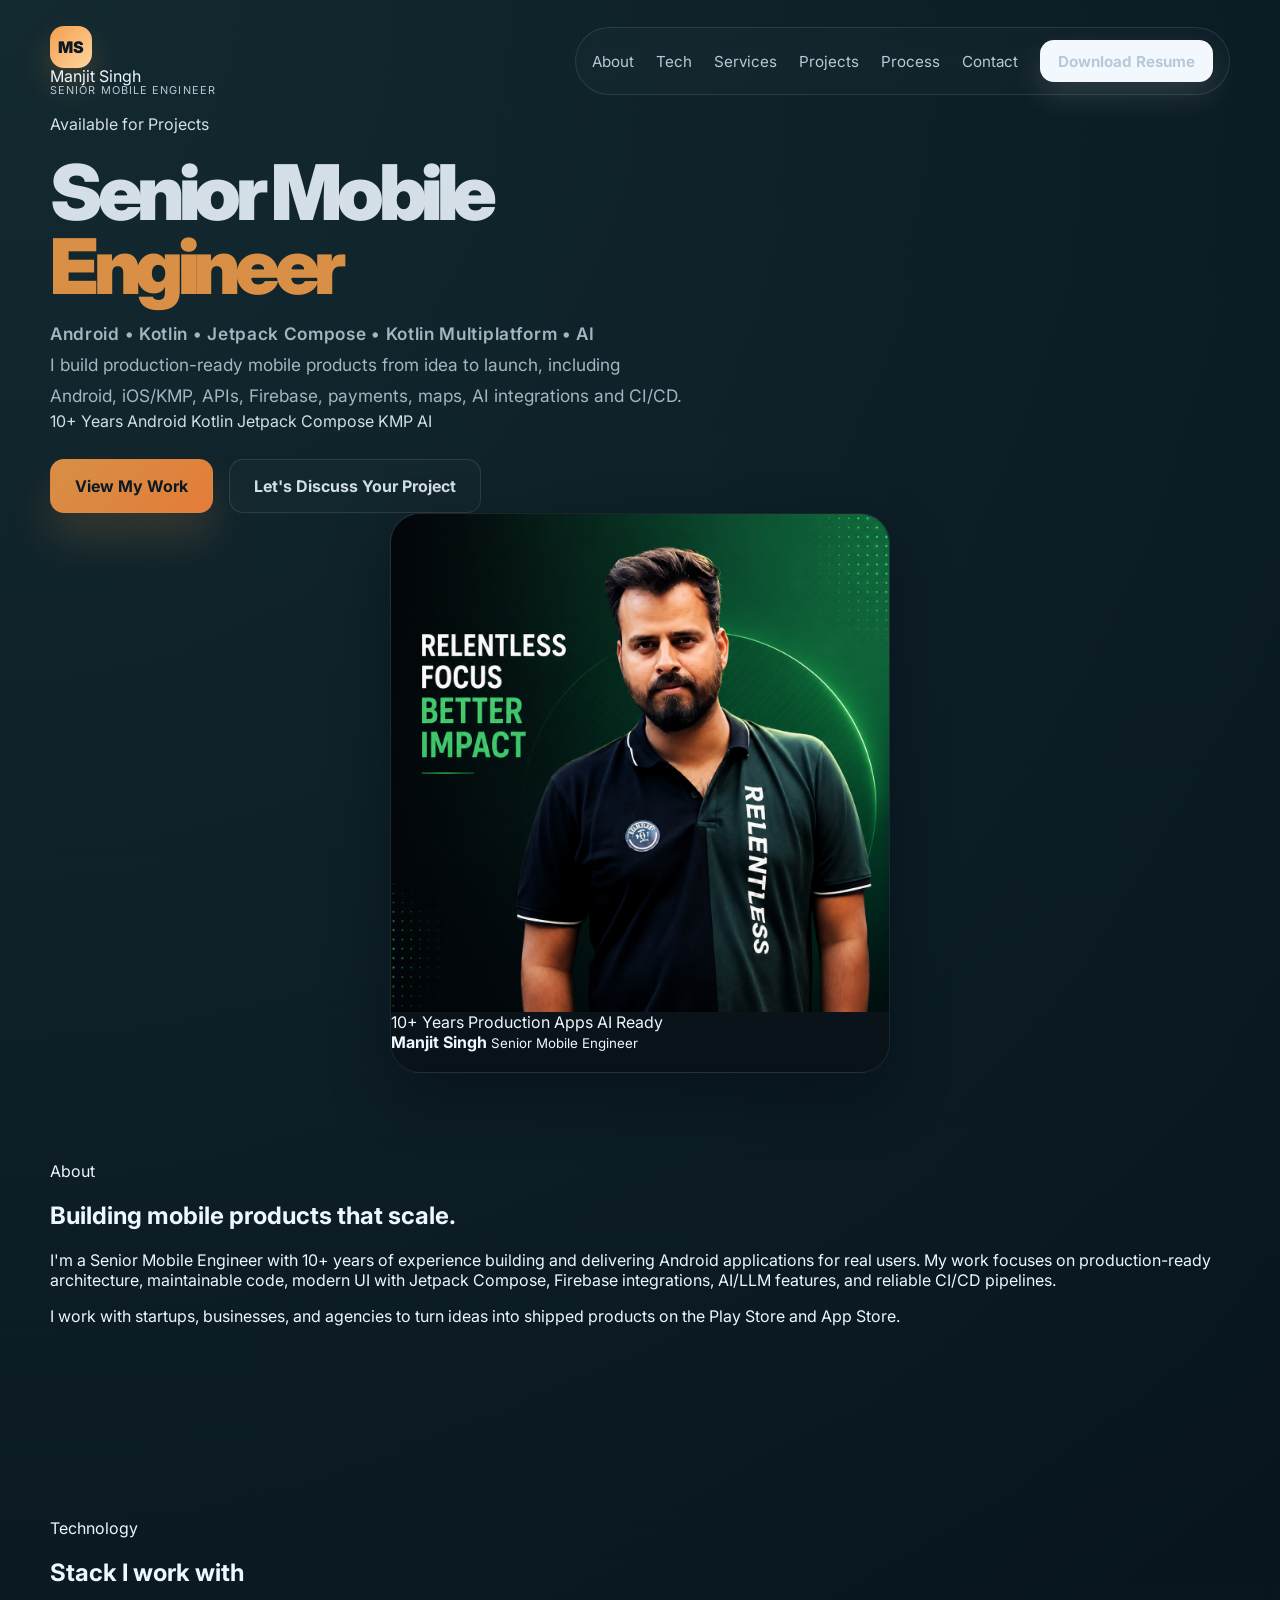
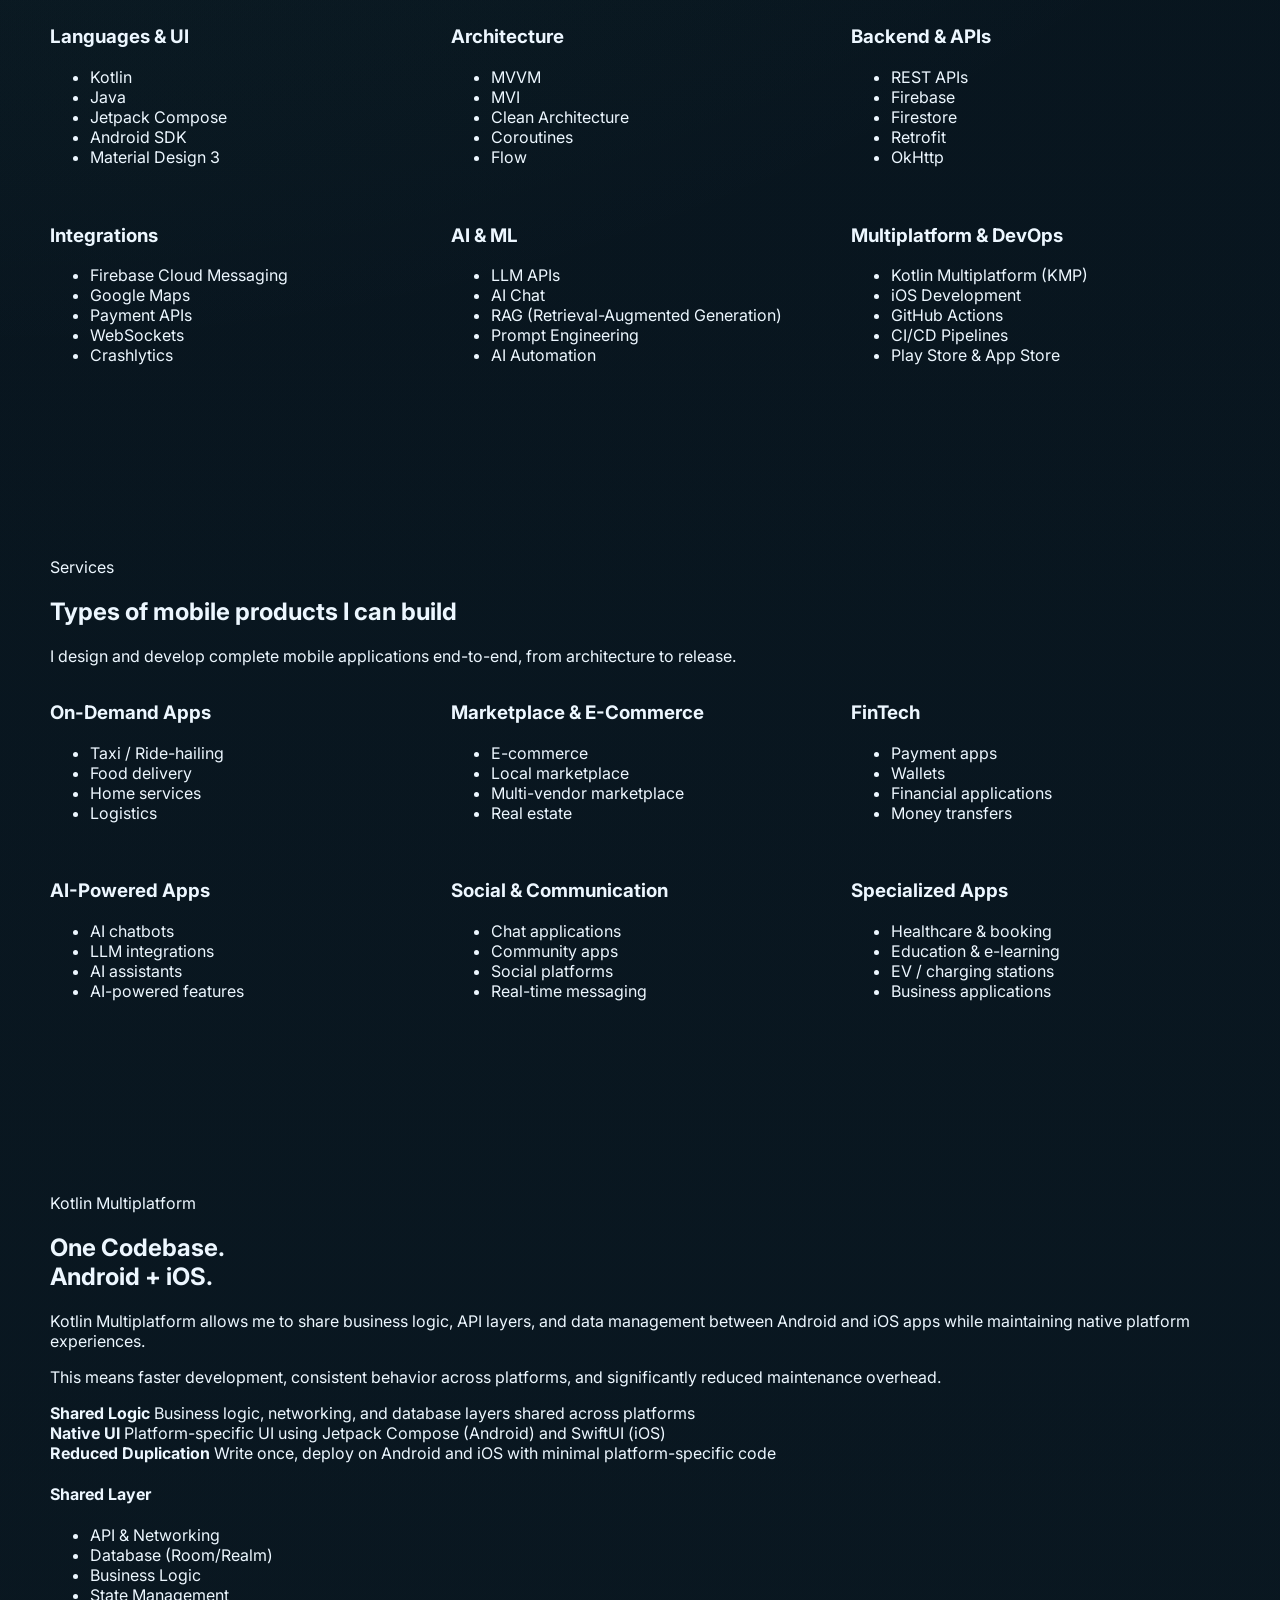
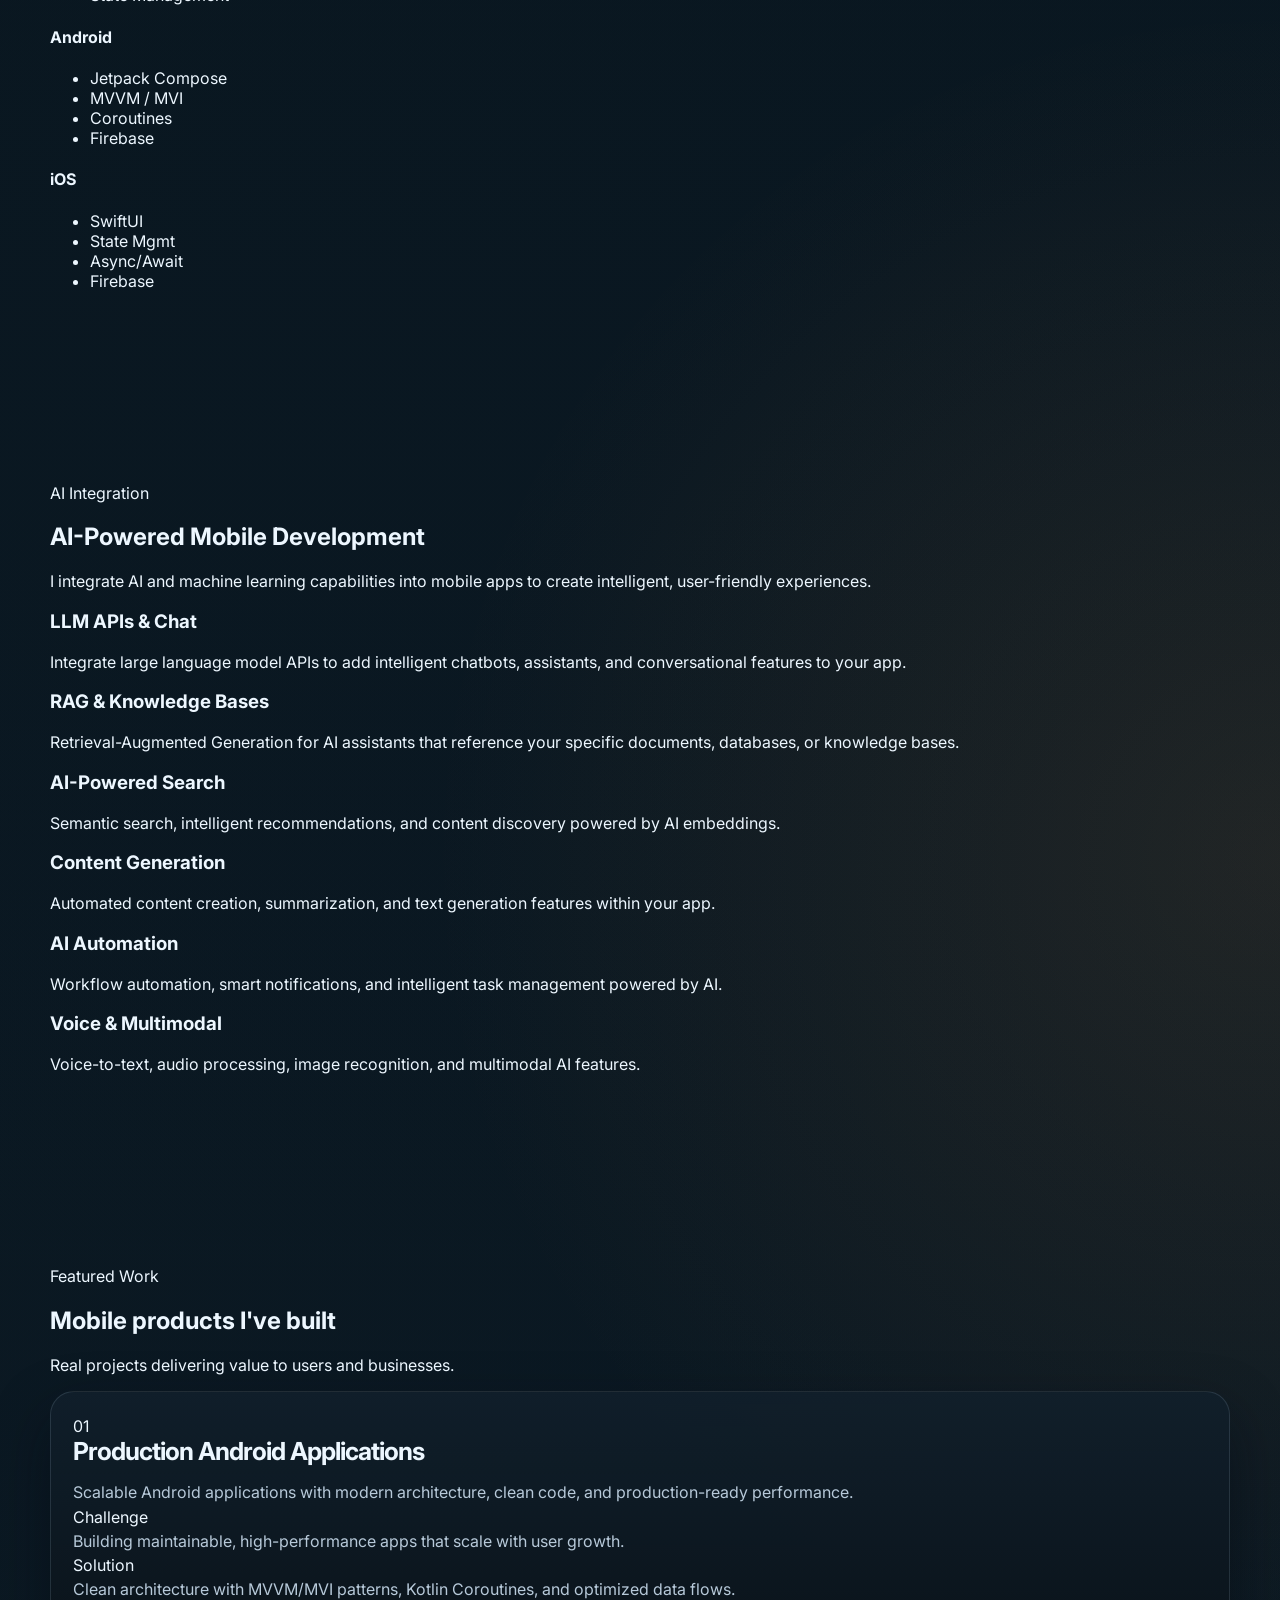
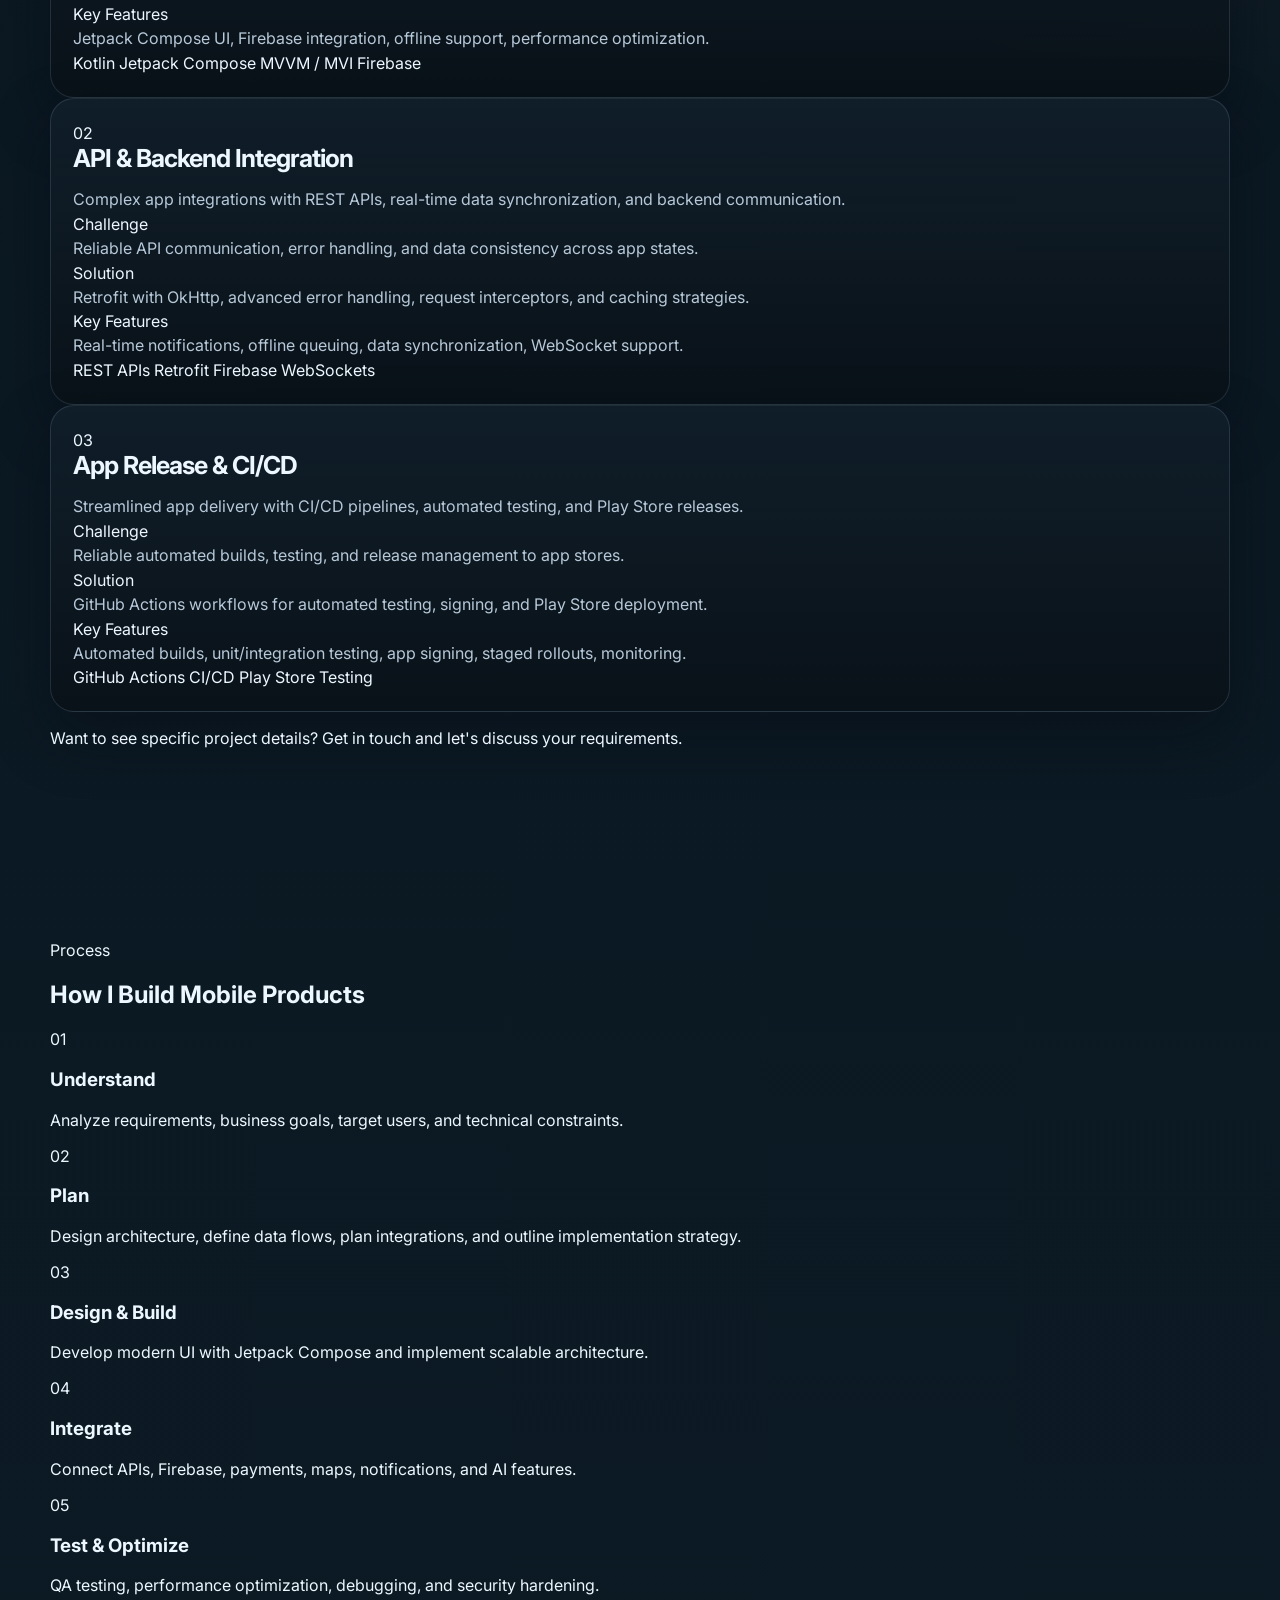
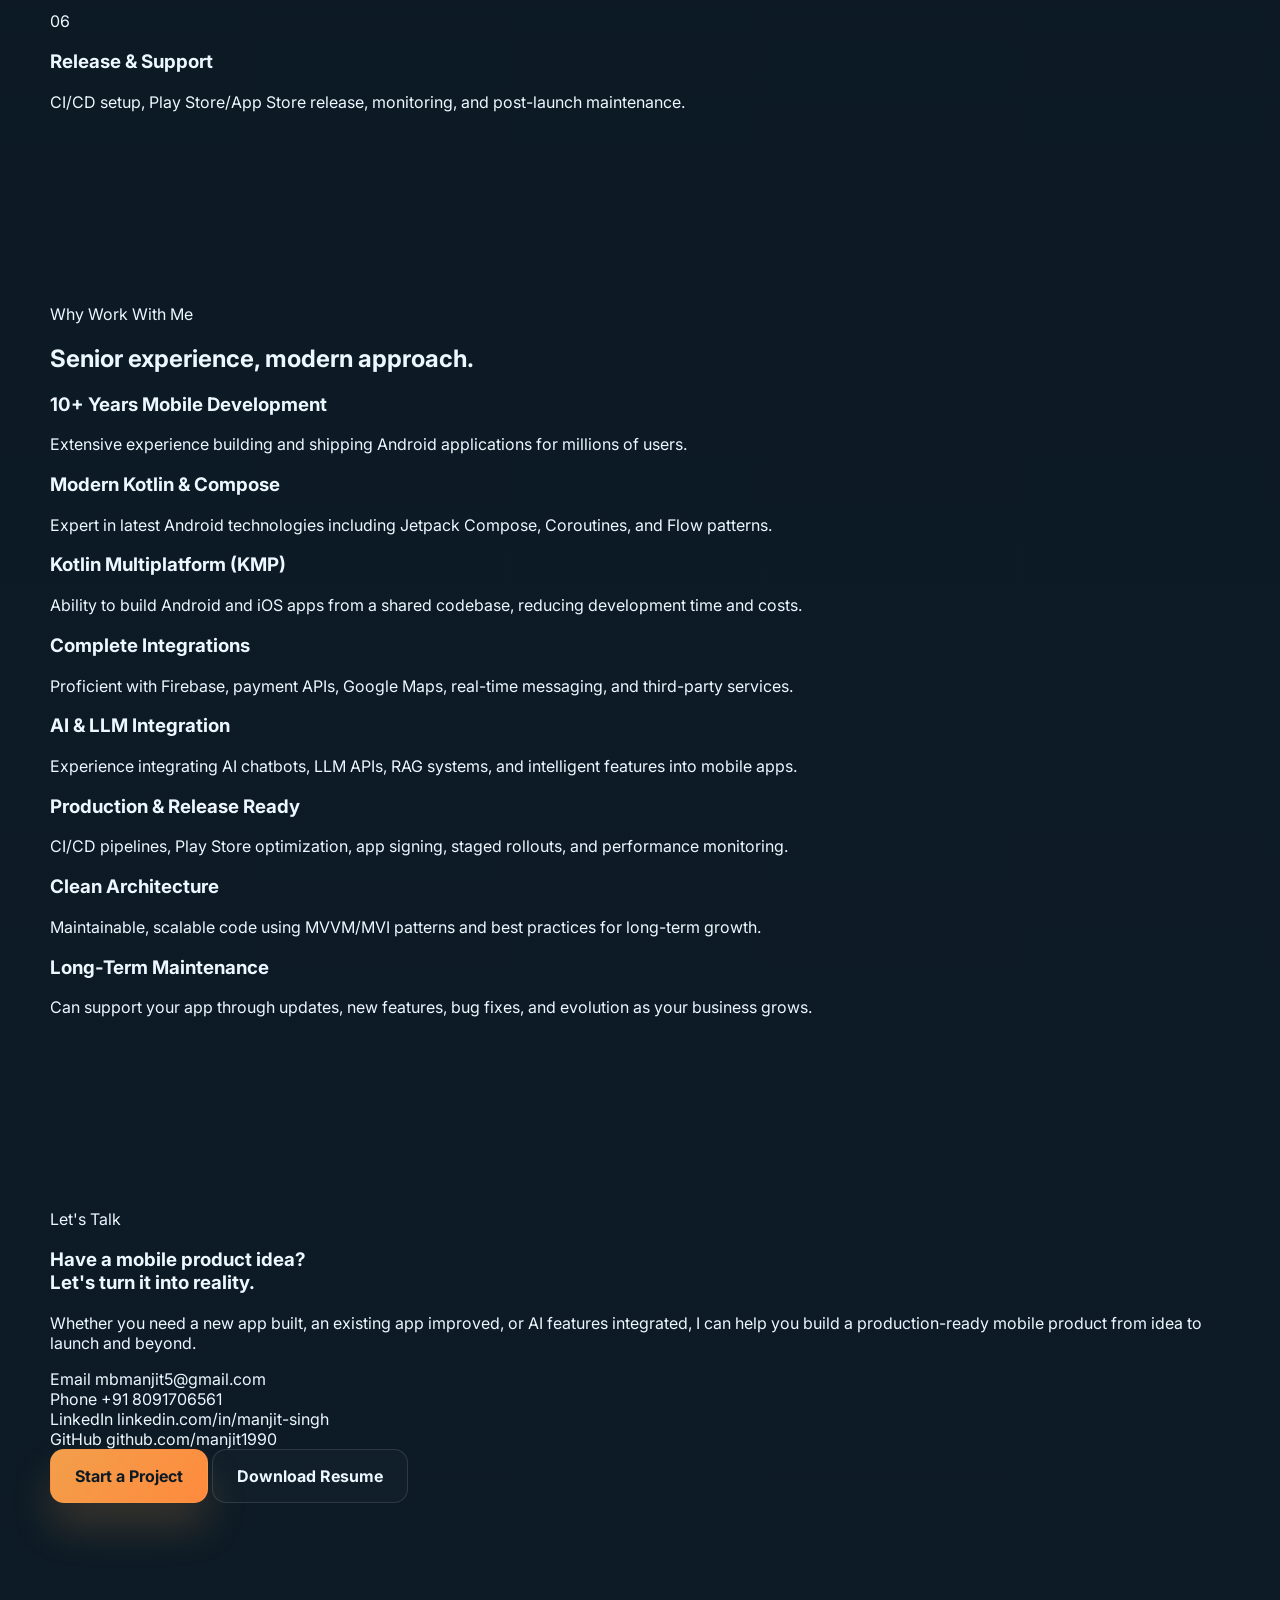
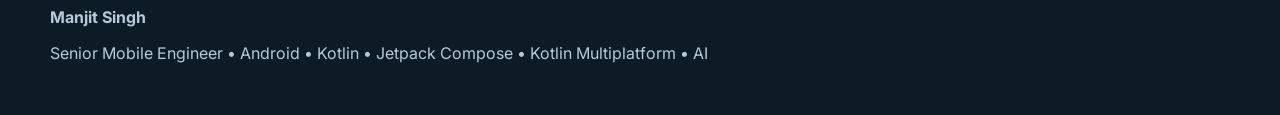
==== commit 55f4648c: "Add resume download options to main portfolio page - navigation and contact sections" ====
--- a/index.html
+++ b/index.html
@@ -3,325 +3,594 @@
   <head>
     <meta charset="UTF-8" />
     <meta name="viewport" content="width=device-width, initial-scale=1.0" />
-    <meta
-      name="description"
-      content="Manjit Singh - Senior Android Developer with 10+ years of experience building scalable mobile apps using Kotlin, Jetpack Compose, KMP, and AI integrations."
-    />
-    <title>Manjit Singh | Senior Android Developer</title>
+    <meta name="description" content="Manjit Singh - Senior Mobile Engineer. I build production-ready mobile apps from idea to launch: Android, Kotlin, Jetpack Compose, Kotlin Multiplatform, iOS, Firebase, AI and CI/CD." />
+    <meta name="keywords" content="Android Developer, Kotlin Developer, Jetpack Compose, Kotlin Multiplatform, KMP Developer, Mobile App Developer, Senior Mobile Engineer, AI Mobile Apps" />
+    
+    <!-- Open Graph -->
+    <meta property="og:title" content="Manjit Singh | Senior Mobile Engineer | Android • Kotlin • KMP • AI" />
+    <meta property="og:description" content="I build production-ready mobile products from idea to launch. Android, iOS/KMP, APIs, Firebase, payments, maps, AI and CI/CD." />
+    <meta property="og:type" content="website" />
+    <meta property="og:url" content="https://manjit-bhatia.netlify.app/" />
+    
+    <title>Manjit Singh | Senior Mobile Engineer | Android • Kotlin • KMP • AI</title>
+    
     <link rel="preconnect" href="https://fonts.googleapis.com" />
     <link rel="preconnect" href="https://fonts.gstatic.com" crossorigin />
-    <link
-      href="https://fonts.googleapis.com/css2?family=Inter:wght@400;500;600;700;800;900&display=swap"
-      rel="stylesheet"
-    />
+    <link href="https://fonts.googleapis.com/css2?family=Inter:wght@400;500;600;700;800&family=JetBrains+Mono:wght@500;600&display=swap" rel="stylesheet" />
     <link rel="stylesheet" href="style.css" />
   </head>
   <body>
     <div class="page-shell">
       <header class="topbar container">
-        <a href="index.html" class="brand" aria-label="Manjit Singh home">
-          <span class="brand-mark">MS</span>
-          <span class="brand-text">
-            <strong>Manjit Singh</strong>
-            <small>Android Developer</small>
-          </span>
-        </a>
+        <div class="brand-wrap">
+          <div class="brand-mark">MS</div>
+          <div class="brand-text">
+            <span class="brand-name">Manjit Singh</span>
+            <small>Senior Mobile Engineer</small>
+          </div>
+        </div>
 
         <nav class="main-nav" aria-label="Main navigation">
           <a href="#about">About</a>
           <a href="#tech">Tech</a>
-          <a href="services.html">Services</a>
+          <a href="#services">Services</a>
           <a href="#projects">Projects</a>
           <a href="#process">Process</a>
-          <a href="#contact" class="btn-pill">Hire Me</a>
+          <a href="#contact">Contact</a>
+          <a class="btn-pill is-light" href="./manjit-singh-portfolio/Manjit_Resume.pdf" download="Manjit_Singh_Resume.pdf">Download Resume</a>
         </nav>
       </header>
 
       <main>
-        <section class="hero container">
+        <!-- HERO SECTION -->
+        <section class="hero-section container">
           <div class="hero-copy">
-            <div class="eyebrow">Available for projects</div>
+            <span class="status-pill">Available for Projects</span>
+
             <h1>
-              Senior Android
+              Senior Mobile<br />
               <span>Engineer</span>
             </h1>
-            <p class="tagline">Kotlin • Jetpack Compose • KMP • Firebase • AI Apps</p>
-            <p>
-              I build scalable mobile products from concept to launch. With 10+ years
-              of experience, I design clean architecture, ship production-ready apps,
-              and deliver digital experiences that feel premium and perform reliably.
+
+            <p class="tagline">Android • Kotlin • Jetpack Compose • Kotlin Multiplatform • AI</p>
+
+            <p class="intro">
+              I build production-ready mobile products from idea to launch, including Android, iOS/KMP, APIs, Firebase, payments, maps, AI integrations and CI/CD.
             </p>
 
+            <div class="hero-metrics" aria-label="Career highlights">
+              <span>10+ Years</span>
+              <span>Android</span>
+              <span>Kotlin</span>
+              <span>Jetpack Compose</span>
+              <span>KMP</span>
+              <span>AI</span>
+            </div>
+
             <div class="hero-actions">
-              <a href="#projects" class="btn primary">View My Work</a>
-              <a href="#contact" class="btn secondary">Let's Discuss</a>
-            </div>
-
-            <ul class="mini-stats" aria-label="Career stats">
-              <li><strong>10+</strong><span>Years of experience</span></li>
-              <li><strong>Android</strong><span>Specialist</span></li>
-              <li><strong>Kotlin</strong><span>Core stack</span></li>
-            </ul>
-          </div>
-
-          <div class="hero-visual" aria-hidden="true">
+              <a class="btn primary" href="#projects">View My Work</a>
+              <a class="btn secondary" href="#contact">Let's Discuss Your Project</a>
+            </div>
+          </div>
+
+          <div class="hero-visual">
             <div class="profile-card">
-              <div class="profile-glow"></div>
-              <div class="profile-box">
-                <div class="profile-badge">Senior</div>
-                <div class="profile-name">Manjit Singh</div>
-                <div class="profile-role">Android Engineer</div>
-              </div>
-              <div class="floating-chip chip-one">10+ Years</div>
-              <div class="floating-chip chip-two">Production Apps</div>
-              <div class="floating-chip chip-three">KMP</div>
-            </div>
-          </div>
-        </section>
-
+              <img src="./manjit-singh-portfolio/assets/manjit-singh.png" alt="Manjit Singh, Senior Mobile Engineer" />
+
+              <span class="float-tag first">10+ Years</span>
+              <span class="float-tag second">Production Apps</span>
+              <span class="float-tag third">AI Ready</span>
+
+              <div class="profile-footer">
+                <strong>Manjit Singh</strong>
+                <small>Senior Mobile Engineer</small>
+              </div>
+            </div>
+          </div>
+        </section>
+
+        <!-- ABOUT SECTION -->
         <section id="about" class="content-section container">
-          <div class="section-header align-left">
-            <span class="section-tag">About me</span>
-            <h2>I create modern Android experiences that scale with real business needs.</h2>
-          </div>
-
-          <div class="about-grid">
-            <div class="about-card">
+          <div class="section-label">About</div>
+          <div class="split-grid">
+            <div>
+              <h2>Building mobile products that scale.</h2>
+            </div>
+            <div>
               <p>
-                I’m a Senior Android Developer with a strong background in mobile app architecture,
-                product design collaboration, and end-to-end delivery. My work focuses on building
-                apps that are clean, maintainable, efficient, and ready for market growth.
+                I'm a Senior Mobile Engineer with 10+ years of experience building and delivering Android applications for real users. My work focuses on production-ready architecture, maintainable code, modern UI with Jetpack Compose, Firebase integrations, AI/LLM features, and reliable CI/CD pipelines.
               </p>
               <p>
-                I help startups, businesses, and digital teams transform ideas into polished Android
-                experiences using Kotlin, Jetpack Compose, APIs, Firebase, cloud integrations, and
-                modern engineering practices.
+                I work with startups, businesses, and agencies to turn ideas into shipped products on the Play Store and App Store.
               </p>
             </div>
-
-            <div class="feature-list">
-              <div>
-                <strong>Modern Android</strong>
-                <span>Jetpack Compose, MVVM, Coroutines, lifecycle-aware architecture.</span>
-              </div>
-              <div>
-                <strong>Product delivery</strong>
-                <span>From feature planning to build release and post-launch support.</span>
-              </div>
-              <div>
-                <strong>Business-focused</strong>
-                <span>Apps engineered for performance, usability, and scalable growth.</span>
-              </div>
-            </div>
-          </div>
-        </section>
-
+          </div>
+        </section>
+
+        <!-- TECHNOLOGY SECTION -->
         <section id="tech" class="content-section container">
-          <div class="section-header center">
-            <span class="section-tag">Technology stack</span>
-            <h2>Tools and systems I work with every day.</h2>
-          </div>
-
+          <div class="section-label">Technology</div>
+          <div class="tech-intro">
+            <h2>Stack I work with</h2>
+          </div>
+          
           <div class="tech-grid">
-            <article class="tech-card">
+            <div class="tech-category">
               <h3>Languages & UI</h3>
               <ul>
                 <li>Kotlin</li>
                 <li>Java</li>
                 <li>Jetpack Compose</li>
-                <li>Material 3</li>
                 <li>Android SDK</li>
-              </ul>
-            </article>
-
-            <article class="tech-card">
+                <li>Material Design 3</li>
+              </ul>
+            </div>
+            
+            <div class="tech-category">
               <h3>Architecture</h3>
               <ul>
                 <li>MVVM</li>
-                <li>MVP</li>
+                <li>MVI</li>
                 <li>Clean Architecture</li>
                 <li>Coroutines</li>
                 <li>Flow</li>
               </ul>
-            </article>
-
-            <article class="tech-card">
+            </div>
+            
+            <div class="tech-category">
               <h3>Backend & APIs</h3>
               <ul>
                 <li>REST APIs</li>
+                <li>Firebase</li>
+                <li>Firestore</li>
                 <li>Retrofit</li>
                 <li>OkHttp</li>
-                <li>Firebase</li>
-                <li>Firestore</li>
-              </ul>
-            </article>
-
-            <article class="tech-card">
+              </ul>
+            </div>
+            
+            <div class="tech-category">
               <h3>Integrations</h3>
               <ul>
-                <li>Maps</li>
-                <li>Payments</li>
-                <li>Notifications</li>
-                <li>Crash Reporting</li>
+                <li>Firebase Cloud Messaging</li>
+                <li>Google Maps</li>
+                <li>Payment APIs</li>
                 <li>WebSockets</li>
-              </ul>
-            </article>
-
-            <article class="tech-card">
-              <h3>AI & Mobile</h3>
+                <li>Crashlytics</li>
+              </ul>
+            </div>
+            
+            <div class="tech-category">
+              <h3>AI & ML</h3>
               <ul>
                 <li>LLM APIs</li>
                 <li>AI Chat</li>
-                <li>Prompt Design</li>
-                <li>Smart Features</li>
-                <li>Automation</li>
-              </ul>
-            </article>
-
-            <article class="tech-card">
-              <h3>Multi-platform</h3>
-              <ul>
-                <li>Kotlin Multiplatform</li>
-                <li>iOS collaboration</li>
-                <li>CI/CD</li>
+                <li>RAG (Retrieval-Augmented Generation)</li>
+                <li>Prompt Engineering</li>
+                <li>AI Automation</li>
+              </ul>
+            </div>
+            
+            <div class="tech-category">
+              <h3>Multiplatform & DevOps</h3>
+              <ul>
+                <li>Kotlin Multiplatform (KMP)</li>
+                <li>iOS Development</li>
                 <li>GitHub Actions</li>
-                <li>App Store</li>
-              </ul>
-            </article>
-          </div>
-        </section>
-
-        <section class="content-section container" id="services">
-          <div class="section-header center">
-            <span class="section-tag">Services</span>
-            <h2>Android app development services tailored to product growth.</h2>
+                <li>CI/CD Pipelines</li>
+                <li>Play Store & App Store</li>
+              </ul>
+            </div>
+          </div>
+        </section>
+
+        <!-- SERVICES SECTION -->
+        <section id="services" class="content-section container">
+          <div class="section-label">Services</div>
+          <div class="services-intro">
+            <h2>Types of mobile products I can build</h2>
+            <p>I design and develop complete mobile applications end-to-end, from architecture to release.</p>
           </div>
 
           <div class="services-grid">
-            <article class="service-card">
-              <div class="icon">01</div>
-              <h3>Android App Development</h3>
-              <p>Custom Android applications built for performance, maintainability, and user delight.</p>
-            </article>
-
-            <article class="service-card">
-              <div class="icon">02</div>
-              <h3>UI/UX Design</h3>
-              <p>Clean, modern mobile interfaces designed around user behavior and product clarity.</p>
-            </article>
-
-            <article class="service-card">
-              <div class="icon">03</div>
-              <h3>App Architecture</h3>
-              <p>Scalable app foundations using best practices for code structure and future growth.</p>
-            </article>
-
-            <article class="service-card">
-              <div class="icon">04</div>
-              <h3>API Integration</h3>
-              <p>Secure backend communication, payment systems, maps, services, and data sync layers.</p>
-            </article>
-
-            <article class="service-card">
-              <div class="icon">05</div>
-              <h3>Performance Optimization</h3>
-              <p>Faster app startup, smoother rendering, better memory use, and user retention.</p>
-            </article>
-
-            <article class="service-card">
-              <div class="icon">06</div>
-              <h3>Maintenance & Support</h3>
-              <p>Post-launch improvements, bug fixing, updates, feature work, and release support.</p>
-            </article>
-          </div>
-        </section>
-
+            <!-- ON-DEMAND APPS -->
+            <div class="service-category">
+              <h3>On-Demand Apps</h3>
+              <ul>
+                <li>Taxi / Ride-hailing</li>
+                <li>Food delivery</li>
+                <li>Home services</li>
+                <li>Logistics</li>
+              </ul>
+            </div>
+
+            <!-- MARKETPLACE & E-COMMERCE -->
+            <div class="service-category">
+              <h3>Marketplace & E-Commerce</h3>
+              <ul>
+                <li>E-commerce</li>
+                <li>Local marketplace</li>
+                <li>Multi-vendor marketplace</li>
+                <li>Real estate</li>
+              </ul>
+            </div>
+
+            <!-- FINTECH -->
+            <div class="service-category">
+              <h3>FinTech</h3>
+              <ul>
+                <li>Payment apps</li>
+                <li>Wallets</li>
+                <li>Financial applications</li>
+                <li>Money transfers</li>
+              </ul>
+            </div>
+
+            <!-- AI-POWERED APPS -->
+            <div class="service-category">
+              <h3>AI-Powered Apps</h3>
+              <ul>
+                <li>AI chatbots</li>
+                <li>LLM integrations</li>
+                <li>AI assistants</li>
+                <li>AI-powered features</li>
+              </ul>
+            </div>
+
+            <!-- SOCIAL & COMMUNICATION -->
+            <div class="service-category">
+              <h3>Social & Communication</h3>
+              <ul>
+                <li>Chat applications</li>
+                <li>Community apps</li>
+                <li>Social platforms</li>
+                <li>Real-time messaging</li>
+              </ul>
+            </div>
+
+            <!-- SPECIALIZED APPS -->
+            <div class="service-category">
+              <h3>Specialized Apps</h3>
+              <ul>
+                <li>Healthcare & booking</li>
+                <li>Education & e-learning</li>
+                <li>EV / charging stations</li>
+                <li>Business applications</li>
+              </ul>
+            </div>
+          </div>
+        </section>
+
+        <!-- KMP SECTION -->
+        <section id="kmp" class="content-section container kmp-section">
+          <div class="section-label">Kotlin Multiplatform</div>
+          <div class="kmp-content">
+            <div class="kmp-text">
+              <h2>One Codebase.<br /><span>Android + iOS.</span></h2>
+              <p>
+                Kotlin Multiplatform allows me to share business logic, API layers, and data management between Android and iOS apps while maintaining native platform experiences.
+              </p>
+              <p>
+                This means faster development, consistent behavior across platforms, and significantly reduced maintenance overhead.
+              </p>
+              <div class="kmp-features">
+                <div class="kmp-feature">
+                  <strong>Shared Logic</strong>
+                  <span>Business logic, networking, and database layers shared across platforms</span>
+                </div>
+                <div class="kmp-feature">
+                  <strong>Native UI</strong>
+                  <span>Platform-specific UI using Jetpack Compose (Android) and SwiftUI (iOS)</span>
+                </div>
+                <div class="kmp-feature">
+                  <strong>Reduced Duplication</strong>
+                  <span>Write once, deploy on Android and iOS with minimal platform-specific code</span>
+                </div>
+              </div>
+            </div>
+            <div class="kmp-stack">
+              <div class="stack-box">
+                <h4>Shared Layer</h4>
+                <ul>
+                  <li>API & Networking</li>
+                  <li>Database (Room/Realm)</li>
+                  <li>Business Logic</li>
+                  <li>State Management</li>
+                </ul>
+              </div>
+              <div class="stack-box">
+                <h4>Android</h4>
+                <ul>
+                  <li>Jetpack Compose</li>
+                  <li>MVVM / MVI</li>
+                  <li>Coroutines</li>
+                  <li>Firebase</li>
+                </ul>
+              </div>
+              <div class="stack-box">
+                <h4>iOS</h4>
+                <ul>
+                  <li>SwiftUI</li>
+                  <li>State Mgmt</li>
+                  <li>Async/Await</li>
+                  <li>Firebase</li>
+                </ul>
+              </div>
+            </div>
+          </div>
+        </section>
+
+        <!-- AI SECTION -->
+        <section id="ai" class="content-section container ai-section">
+          <div class="section-label">AI Integration</div>
+          <div class="ai-content">
+            <h2>AI-Powered Mobile Development</h2>
+            <p class="ai-intro">
+              I integrate AI and machine learning capabilities into mobile apps to create intelligent, user-friendly experiences.
+            </p>
+            
+            <div class="ai-features">
+              <div class="ai-feature">
+                <h3>LLM APIs & Chat</h3>
+                <p>Integrate large language model APIs to add intelligent chatbots, assistants, and conversational features to your app.</p>
+              </div>
+              <div class="ai-feature">
+                <h3>RAG & Knowledge Bases</h3>
+                <p>Retrieval-Augmented Generation for AI assistants that reference your specific documents, databases, or knowledge bases.</p>
+              </div>
+              <div class="ai-feature">
+                <h3>AI-Powered Search</h3>
+                <p>Semantic search, intelligent recommendations, and content discovery powered by AI embeddings.</p>
+              </div>
+              <div class="ai-feature">
+                <h3>Content Generation</h3>
+                <p>Automated content creation, summarization, and text generation features within your app.</p>
+              </div>
+              <div class="ai-feature">
+                <h3>AI Automation</h3>
+                <p>Workflow automation, smart notifications, and intelligent task management powered by AI.</p>
+              </div>
+              <div class="ai-feature">
+                <h3>Voice & Multimodal</h3>
+                <p>Voice-to-text, audio processing, image recognition, and multimodal AI features.</p>
+              </div>
+            </div>
+          </div>
+        </section>
+
+        <!-- FEATURED PROJECTS SECTION -->
         <section id="projects" class="content-section container">
-          <div class="section-header center">
-            <span class="section-tag">Featured work</span>
-            <h2>Mobile products built with real-world business thinking.</h2>
-          </div>
-
-          <div class="project-grid">
-            <article class="project-card feature">
-              <div class="project-no">01</div>
-              <h3>Production Android Apps</h3>
-              <p>
-                Built scalable Android apps with modern architecture, performance optimization,
-                clean code, and high-quality user experience.
+          <div class="section-label">Featured Work</div>
+          <div class="projects-intro">
+            <h2>Mobile products I've built</h2>
+            <p>Real projects delivering value to users and businesses.</p>
+          </div>
+
+          <div class="featured-projects">
+            <div class="project-card">
+              <div class="project-header">
+                <div class="project-number">01</div>
+                <h3>Production Android Applications</h3>
+              </div>
+              <p class="project-description">
+                Scalable Android applications with modern architecture, clean code, and production-ready performance.
               </p>
-            </article>
-
-            <article class="project-card">
-              <div class="project-no">02</div>
-              <h3>API & Backend Integrations</h3>
-              <p>
-                Connected apps to reliable APIs, handling auth flows, real-time sync, payments,
-                notifications, and data-driven features.
+              <div class="project-details">
+                <div class="detail-item">
+                  <span class="detail-label">Challenge</span>
+                  <p>Building maintainable, high-performance apps that scale with user growth.</p>
+                </div>
+                <div class="detail-item">
+                  <span class="detail-label">Solution</span>
+                  <p>Clean architecture with MVVM/MVI patterns, Kotlin Coroutines, and optimized data flows.</p>
+                </div>
+                <div class="detail-item">
+                  <span class="detail-label">Key Features</span>
+                  <p>Jetpack Compose UI, Firebase integration, offline support, performance optimization.</p>
+                </div>
+              </div>
+              <div class="project-tech">
+                <span>Kotlin</span>
+                <span>Jetpack Compose</span>
+                <span>MVVM / MVI</span>
+                <span>Firebase</span>
+              </div>
+            </div>
+
+            <div class="project-card">
+              <div class="project-header">
+                <div class="project-number">02</div>
+                <h3>API & Backend Integration</h3>
+              </div>
+              <p class="project-description">
+                Complex app integrations with REST APIs, real-time data synchronization, and backend communication.
               </p>
-            </article>
-
-            <article class="project-card">
-              <div class="project-no">03</div>
-              <h3>App Release & CI/CD</h3>
-              <p>
-                Delivered apps using automated build pipelines, release workflows, and testing
-                practices so updates are reliable and consistent.
+              <div class="project-details">
+                <div class="detail-item">
+                  <span class="detail-label">Challenge</span>
+                  <p>Reliable API communication, error handling, and data consistency across app states.</p>
+                </div>
+                <div class="detail-item">
+                  <span class="detail-label">Solution</span>
+                  <p>Retrofit with OkHttp, advanced error handling, request interceptors, and caching strategies.</p>
+                </div>
+                <div class="detail-item">
+                  <span class="detail-label">Key Features</span>
+                  <p>Real-time notifications, offline queuing, data synchronization, WebSocket support.</p>
+                </div>
+              </div>
+              <div class="project-tech">
+                <span>REST APIs</span>
+                <span>Retrofit</span>
+                <span>Firebase</span>
+                <span>WebSockets</span>
+              </div>
+            </div>
+
+            <div class="project-card">
+              <div class="project-header">
+                <div class="project-number">03</div>
+                <h3>App Release & CI/CD</h3>
+              </div>
+              <p class="project-description">
+                Streamlined app delivery with CI/CD pipelines, automated testing, and Play Store releases.
               </p>
-            </article>
-          </div>
-        </section>
-
-        <section id="process" class="content-section container">
-          <div class="section-header center">
-            <span class="section-tag">Process</span>
-            <h2>A clear process from idea to launch.</h2>
-          </div>
-
-          <div class="process-grid">
-            <article>
-              <span class="step">01</span>
+              <div class="project-details">
+                <div class="detail-item">
+                  <span class="detail-label">Challenge</span>
+                  <p>Reliable automated builds, testing, and release management to app stores.</p>
+                </div>
+                <div class="detail-item">
+                  <span class="detail-label">Solution</span>
+                  <p>GitHub Actions workflows for automated testing, signing, and Play Store deployment.</p>
+                </div>
+                <div class="detail-item">
+                  <span class="detail-label">Key Features</span>
+                  <p>Automated builds, unit/integration testing, app signing, staged rollouts, monitoring.</p>
+                </div>
+              </div>
+              <div class="project-tech">
+                <span>GitHub Actions</span>
+                <span>CI/CD</span>
+                <span>Play Store</span>
+                <span>Testing</span>
+              </div>
+            </div>
+          </div>
+
+          <div class="project-note">
+            <p>Want to see specific project details? Get in touch and let's discuss your requirements.</p>
+          </div>
+        </section>
+
+        <!-- HOW I WORK SECTION -->
+        <section id="process" class="content-section container process-section">
+          <div class="section-label">Process</div>
+          <h2>How I Build Mobile Products</h2>
+
+          <div class="process-steps">
+            <div class="process-step">
+              <div class="step-number">01</div>
               <h3>Understand</h3>
-              <p>Goal alignment, audience needs, app strategy, and technical scope.</p>
-            </article>
-            <article>
-              <span class="step">02</span>
-              <h3>Design</h3>
-              <p>Wireframes, UX flow, screens, and mobile-first interaction patterns.</p>
-            </article>
-            <article>
-              <span class="step">03</span>
-              <h3>Build</h3>
-              <p>Clean implementation with architecture, integrations, and testing.</p>
-            </article>
-            <article>
-              <span class="step">04</span>
-              <h3>Launch</h3>
-              <p>Release support, bug fixes, optimization, and long-term product care.</p>
-            </article>
-          </div>
-        </section>
-
-        <section id="contact" class="cta-section">
-          <div class="container cta-box">
+              <p>Analyze requirements, business goals, target users, and technical constraints.</p>
+            </div>
+
+            <div class="process-step">
+              <div class="step-number">02</div>
+              <h3>Plan</h3>
+              <p>Design architecture, define data flows, plan integrations, and outline implementation strategy.</p>
+            </div>
+
+            <div class="process-step">
+              <div class="step-number">03</div>
+              <h3>Design & Build</h3>
+              <p>Develop modern UI with Jetpack Compose and implement scalable architecture.</p>
+            </div>
+
+            <div class="process-step">
+              <div class="step-number">04</div>
+              <h3>Integrate</h3>
+              <p>Connect APIs, Firebase, payments, maps, notifications, and AI features.</p>
+            </div>
+
+            <div class="process-step">
+              <div class="step-number">05</div>
+              <h3>Test & Optimize</h3>
+              <p>QA testing, performance optimization, debugging, and security hardening.</p>
+            </div>
+
+            <div class="process-step">
+              <div class="step-number">06</div>
+              <h3>Release & Support</h3>
+              <p>CI/CD setup, Play Store/App Store release, monitoring, and post-launch maintenance.</p>
+            </div>
+          </div>
+        </section>
+
+        <!-- WHY WORK WITH ME SECTION -->
+        <section id="why" class="content-section container why-section">
+          <div class="section-label">Why Work With Me</div>
+          <h2>Senior experience, modern approach.</h2>
+
+          <div class="why-grid">
+            <div class="why-card">
+              <h3>10+ Years Mobile Development</h3>
+              <p>Extensive experience building and shipping Android applications for millions of users.</p>
+            </div>
+
+            <div class="why-card">
+              <h3>Modern Kotlin & Compose</h3>
+              <p>Expert in latest Android technologies including Jetpack Compose, Coroutines, and Flow patterns.</p>
+            </div>
+
+            <div class="why-card">
+              <h3>Kotlin Multiplatform (KMP)</h3>
+              <p>Ability to build Android and iOS apps from a shared codebase, reducing development time and costs.</p>
+            </div>
+
+            <div class="why-card">
+              <h3>Complete Integrations</h3>
+              <p>Proficient with Firebase, payment APIs, Google Maps, real-time messaging, and third-party services.</p>
+            </div>
+
+            <div class="why-card">
+              <h3>AI & LLM Integration</h3>
+              <p>Experience integrating AI chatbots, LLM APIs, RAG systems, and intelligent features into mobile apps.</p>
+            </div>
+
+            <div class="why-card">
+              <h3>Production & Release Ready</h3>
+              <p>CI/CD pipelines, Play Store optimization, app signing, staged rollouts, and performance monitoring.</p>
+            </div>
+
+            <div class="why-card">
+              <h3>Clean Architecture</h3>
+              <p>Maintainable, scalable code using MVVM/MVI patterns and best practices for long-term growth.</p>
+            </div>
+
+            <div class="why-card">
+              <h3>Long-Term Maintenance</h3>
+              <p>Can support your app through updates, new features, bug fixes, and evolution as your business grows.</p>
+            </div>
+          </div>
+        </section>
+
+        <!-- CONTACT SECTION -->
+        <section id="contact" class="content-section container contact-wrap">
+          <div class="section-label">Let's Talk</div>
+          <h3>Have a mobile product idea?<br /><span>Let's turn it into reality.</span></h3>
+          <div class="contact-subtext">
+            <p>Whether you need a new app built, an existing app improved, or AI features integrated, I can help you build a production-ready mobile product from idea to launch and beyond.</p>
+          </div>
+          <div class="contact-boxes">
             <div>
-              <span class="section-tag light">Let's talk</span>
-              <h2>Have an Android project in mind? Let’s build it.</h2>
-            </div>
-            <div class="cta-actions">
-              <a href="mailto:mbmanjit5@gmail.com" class="btn primary">mbmanjit5@gmail.com</a>
-              <a href="tel:+918091706561" class="btn secondary">+91 8091706561</a>
-            </div>
+              <span>Email</span>
+              <a href="mailto:mbmanjit5@gmail.com">mbmanjit5@gmail.com</a>
+            </div>
+            <div>
+              <span>Phone</span>
+              <a href="tel:+918091706561">+91 8091706561</a>
+            </div>
+            <div>
+              <span>LinkedIn</span>
+              <a href="https://www.linkedin.com/in/manjit-singh-immediate-joiner-2b732021/" target="_blank" rel="noopener">linkedin.com/in/manjit-singh</a>
+            </div>
+            <div>
+              <span>GitHub</span>
+              <a href="https://github.com/manjit1990" target="_blank" rel="noopener">github.com/manjit1990</a>
+            </div>
+          </div>
+
+          <div class="contact-cta">
+            <a class="btn primary" href="mailto:mbmanjit5@gmail.com">Start a Project</a>
+            <a class="btn secondary" href="./manjit-singh-portfolio/Manjit_Resume.pdf" download="Manjit_Singh_Resume.pdf">Download Resume</a>
           </div>
         </section>
       </main>
 
       <footer class="footer container">
-        <p>© 2026 Manjit Singh. All rights reserved.</p>
-        <div class="footer-links">
-          <a href="#about">About</a>
-          <a href="services.html">Services</a>
-          <a href="#contact">Contact</a>
+        <div class="footer-content">
+          <p><strong>Manjit Singh</strong></p>
+          <p>Senior Mobile Engineer • Android • Kotlin • Jetpack Compose • Kotlin Multiplatform • AI</p>
         </div>
       </footer>
     </div>
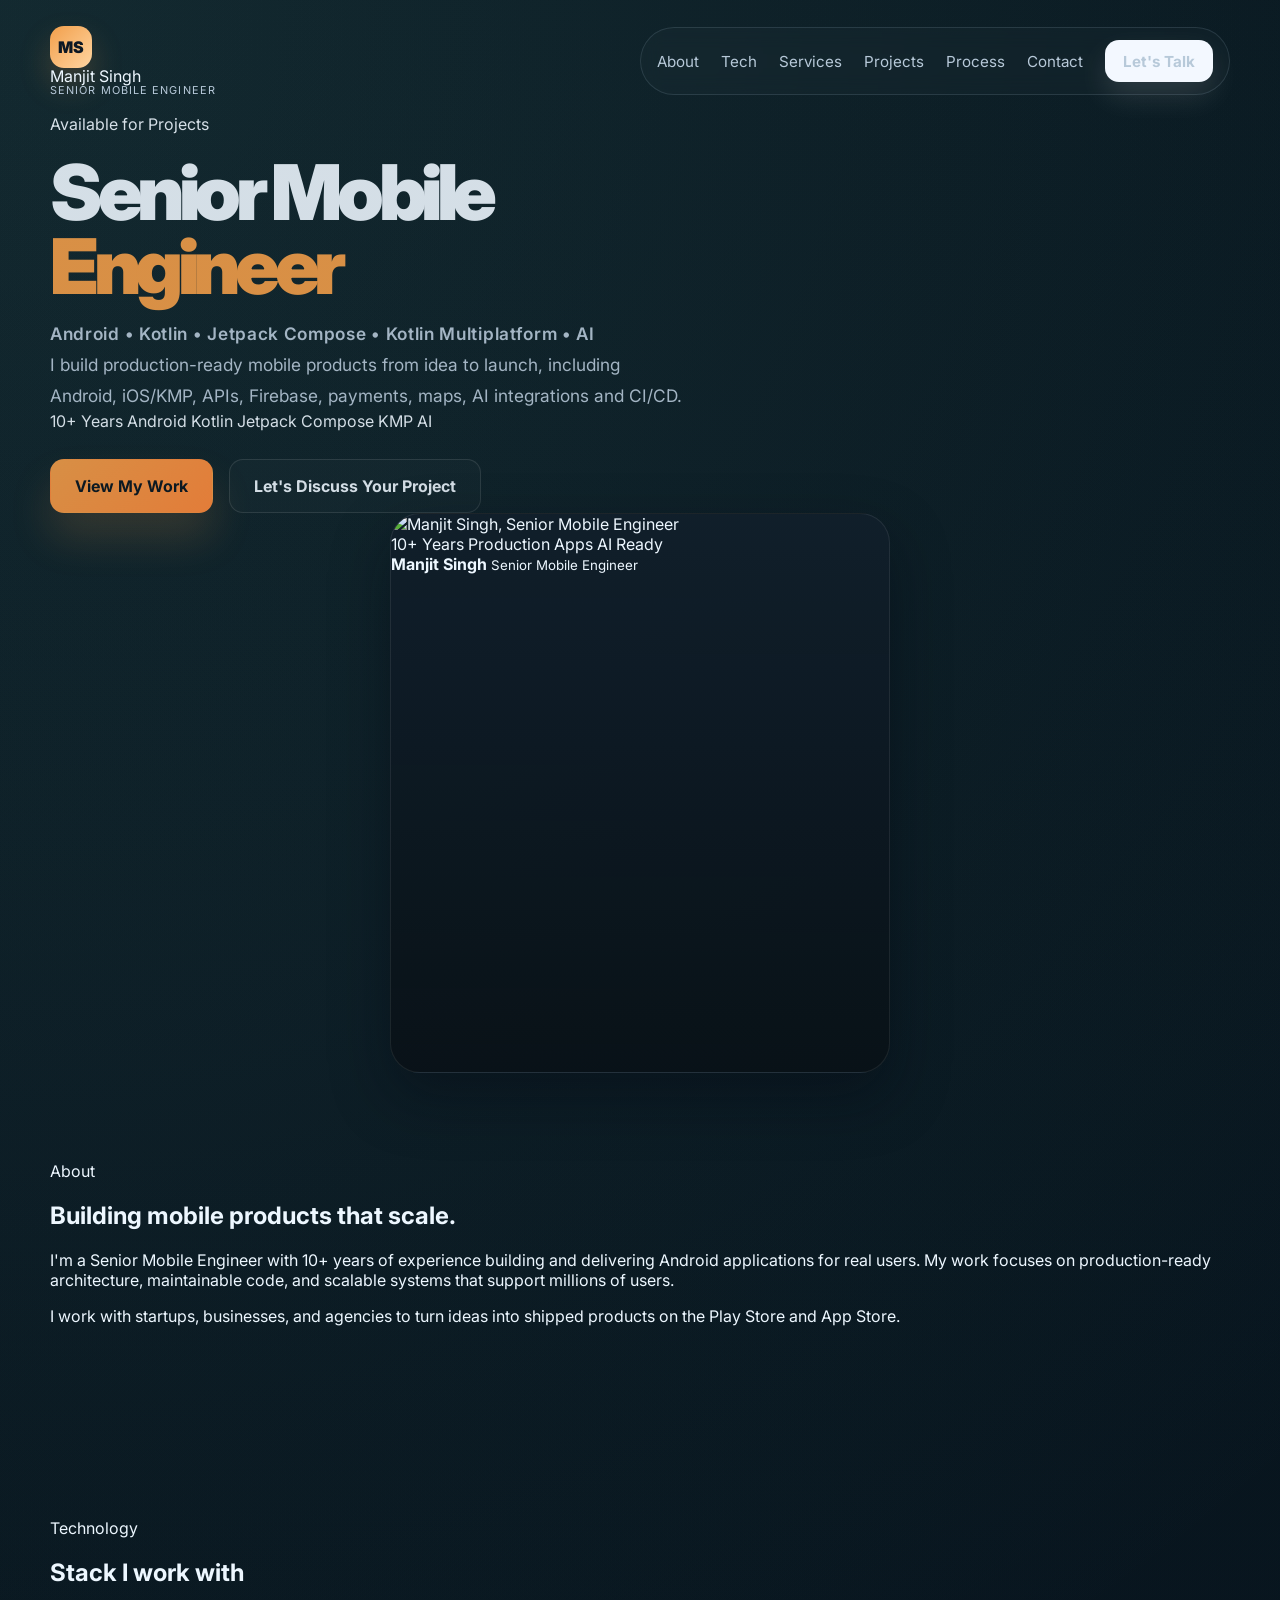
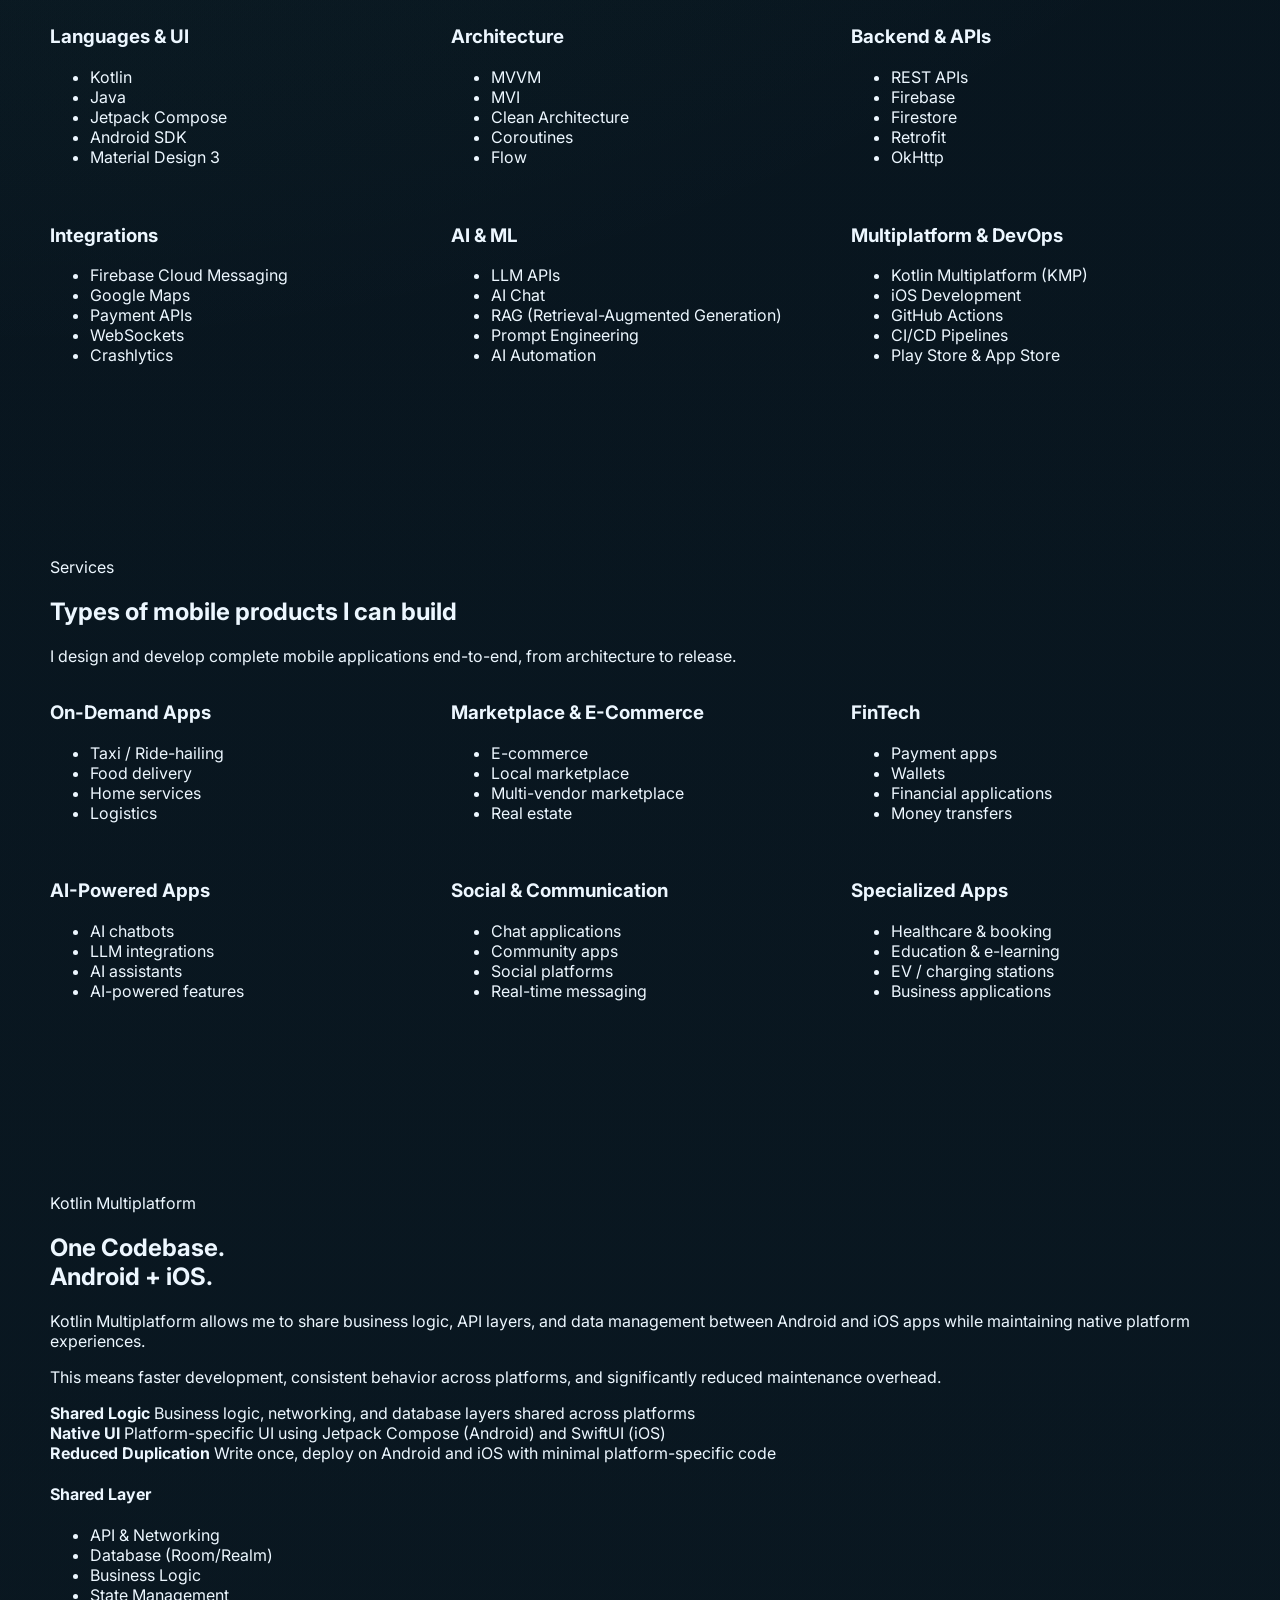
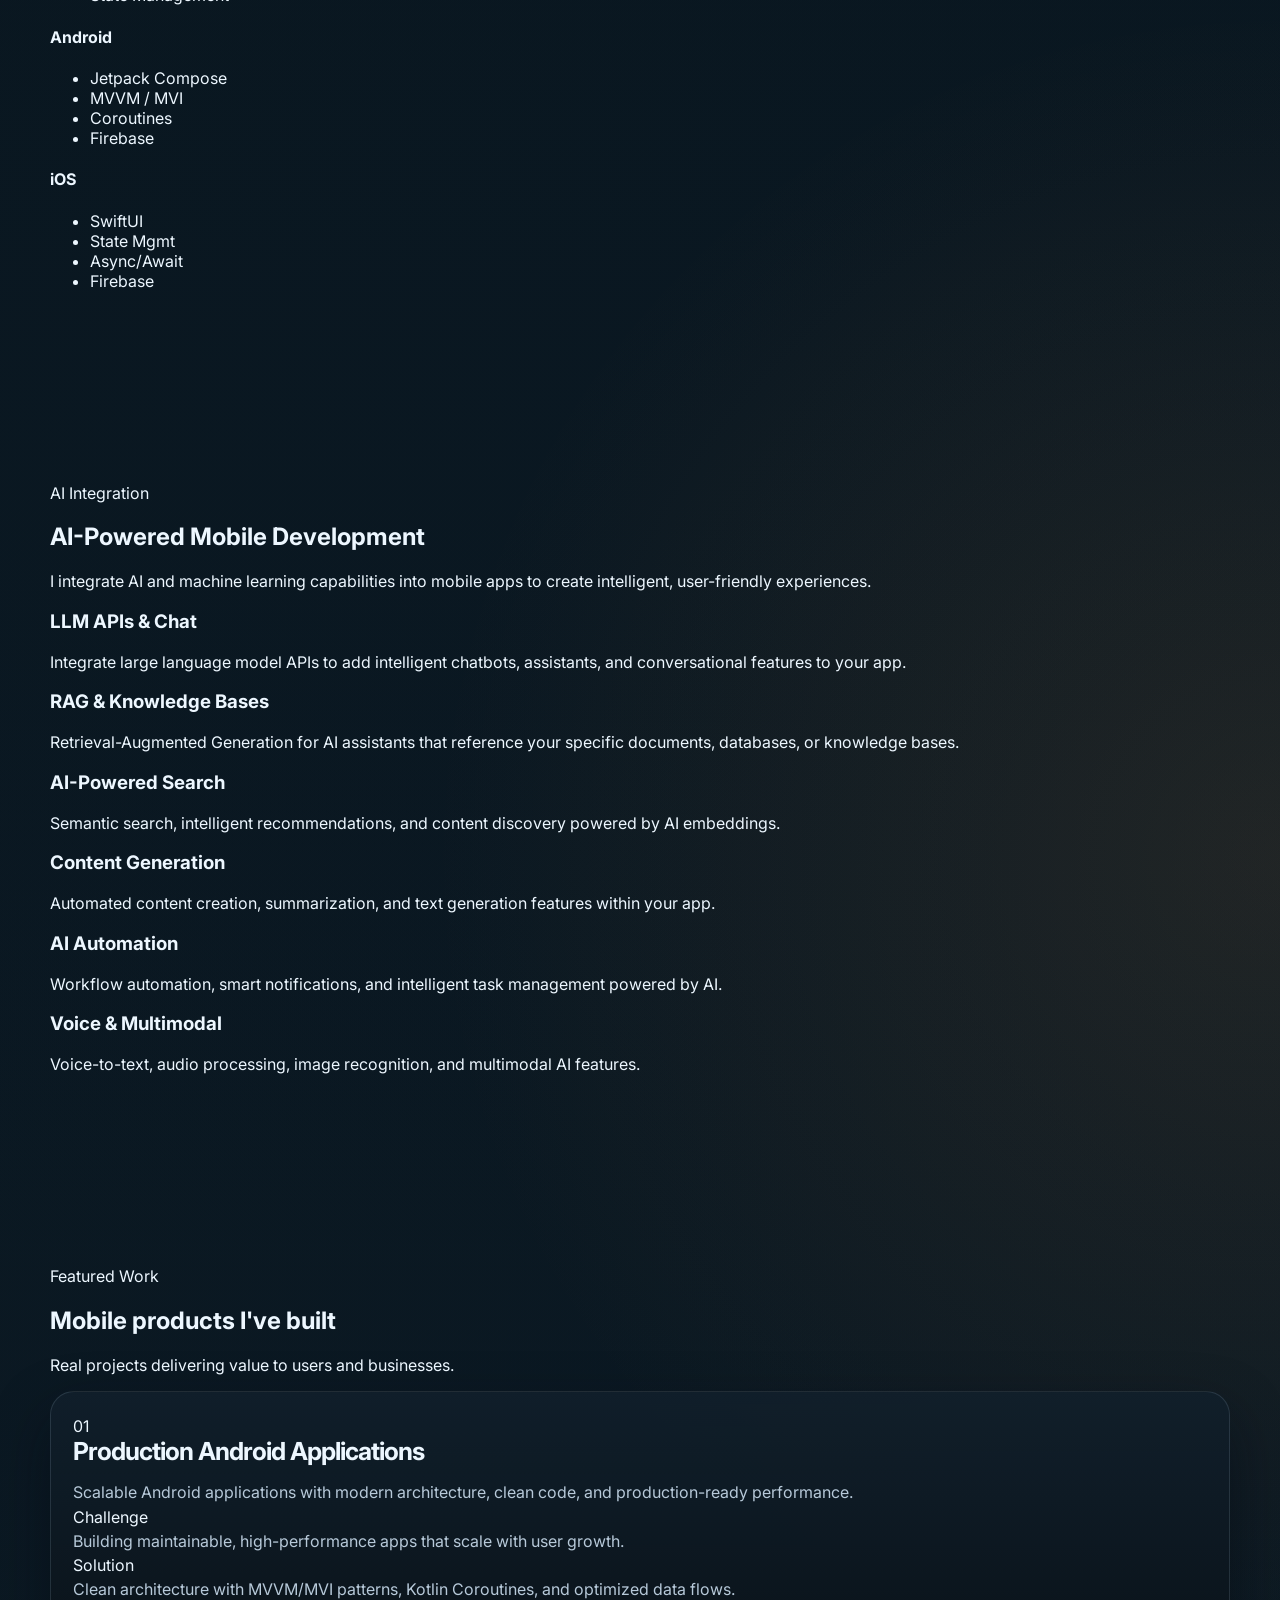
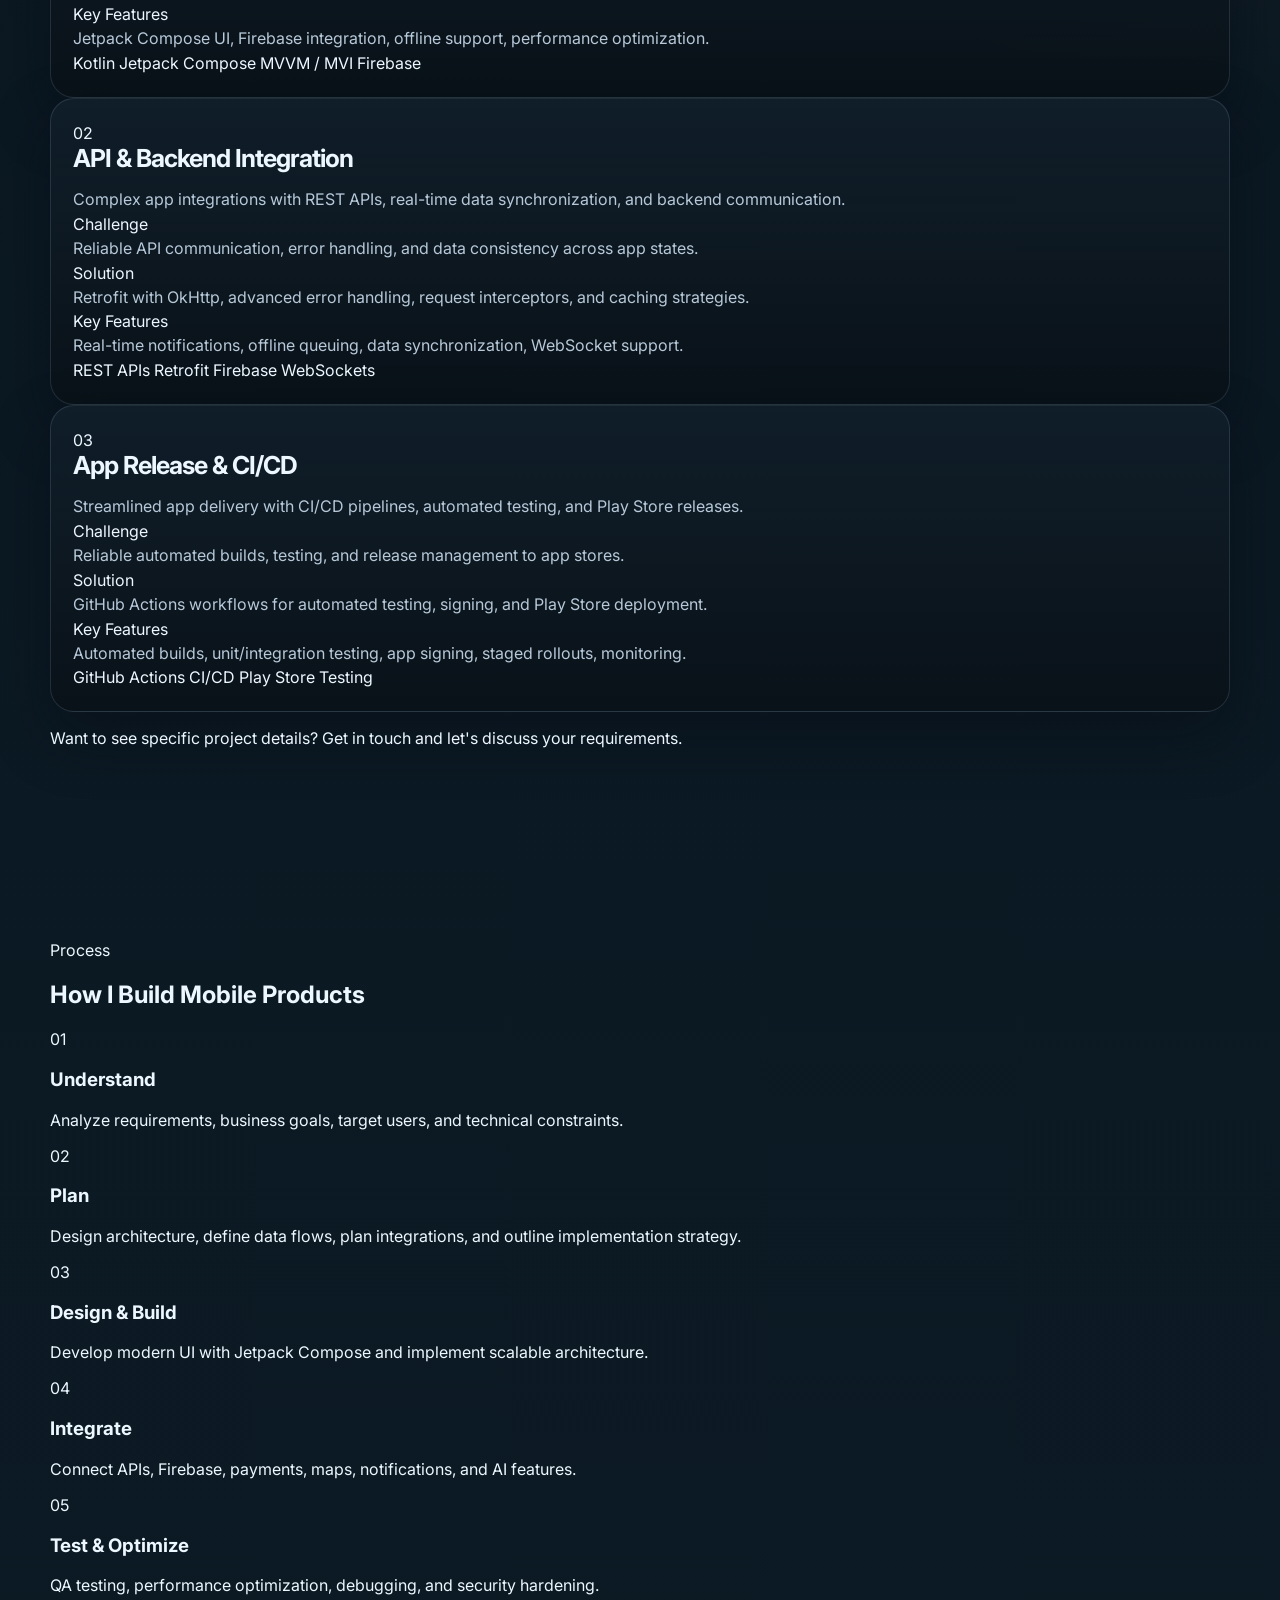
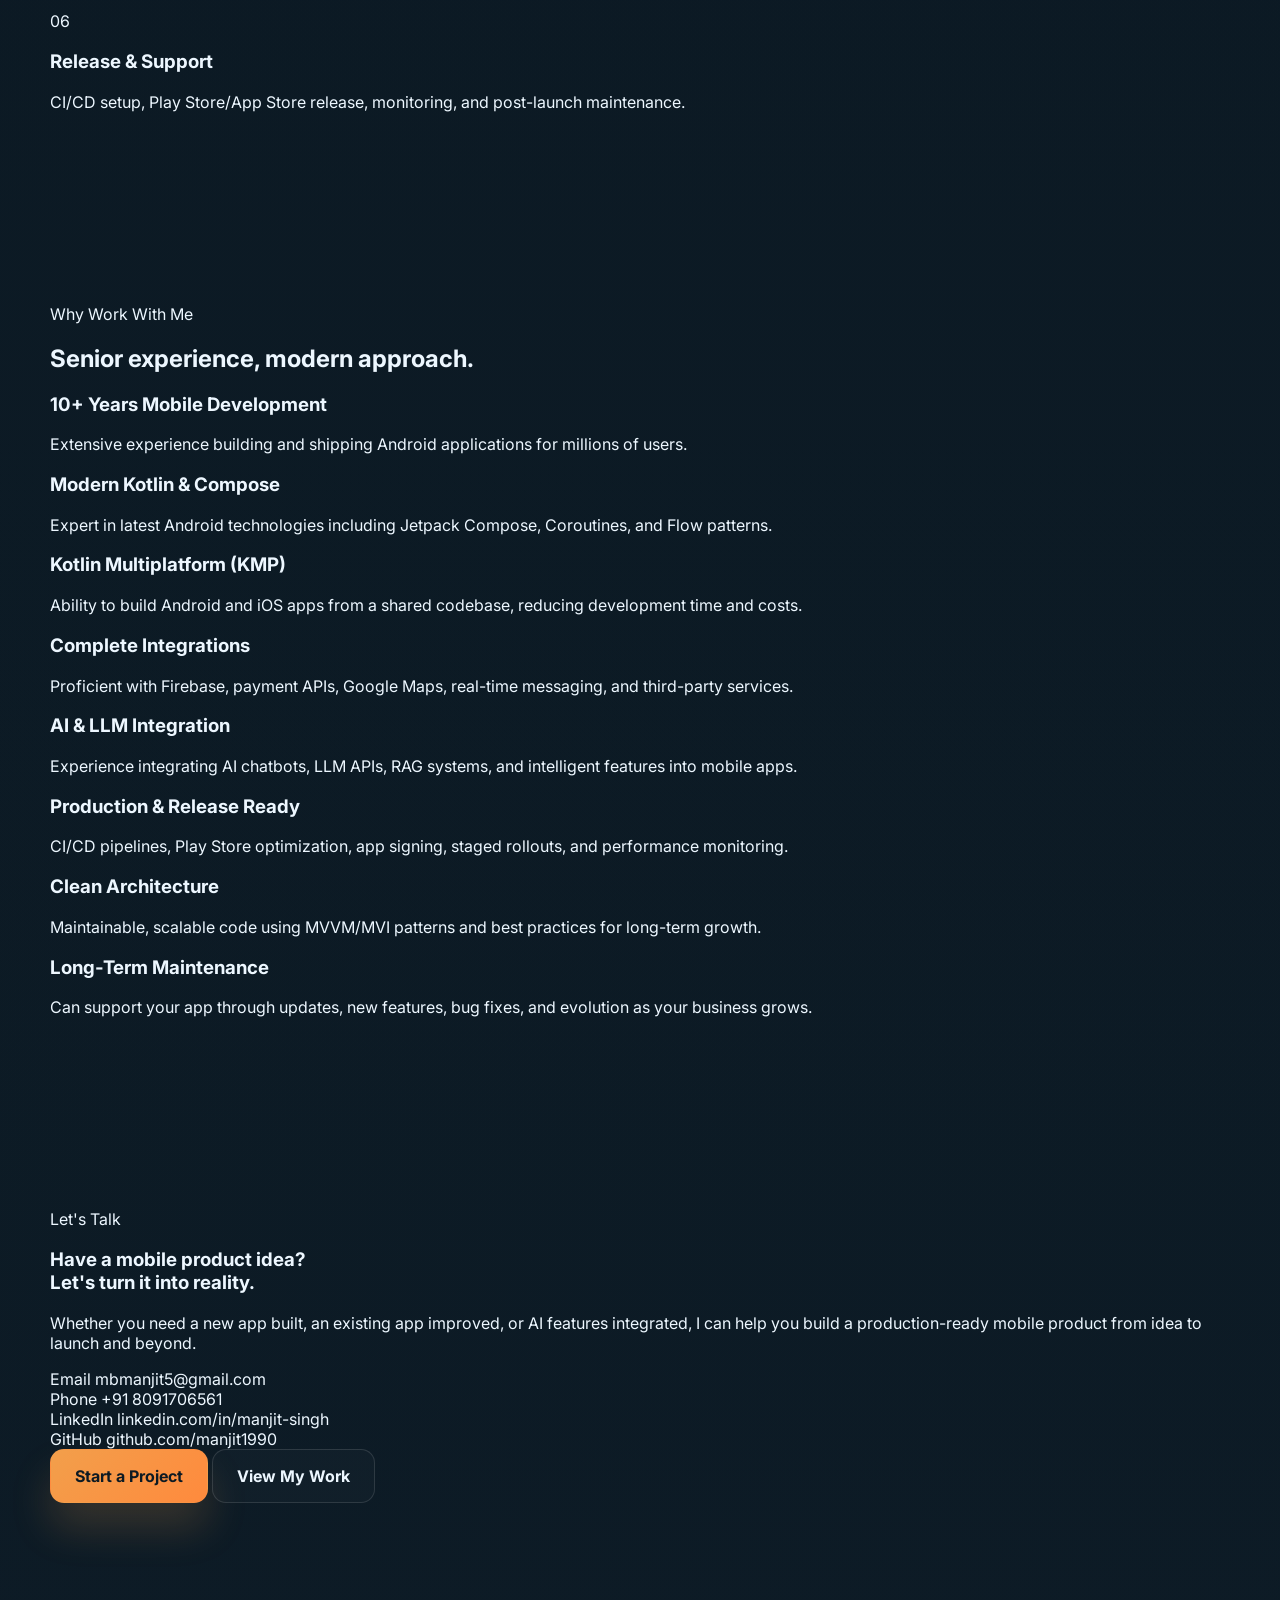
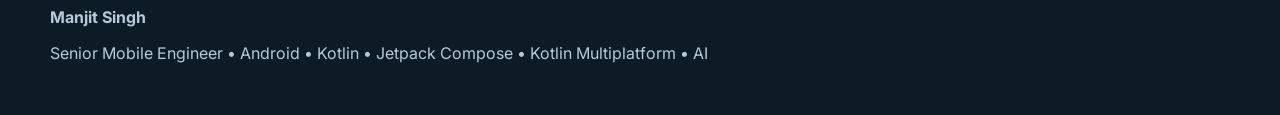
==== commit 9d214983: "Fix portfolio structure: correct image paths, remove broken links, clean up duplicate HTML" ====
--- a/index.html
+++ b/index.html
@@ -3,17 +3,16 @@
   <head>
     <meta charset="UTF-8" />
     <meta name="viewport" content="width=device-width, initial-scale=1.0" />
-    <meta name="description" content="Manjit Singh - Senior Mobile Engineer. I build production-ready mobile apps from idea to launch: Android, Kotlin, Jetpack Compose, Kotlin Multiplatform, iOS, Firebase, AI and CI/CD." />
+    <meta name="description" content="Manjit Singh - Senior Mobile Engineer. I build production-ready mobile apps from idea to launch: Android, Kotlin, Jetpack Compose, Kotlin Multiplatform, iOS, Firebase, payments, maps, AI integrations and CI/CD." />
     <meta name="keywords" content="Android Developer, Kotlin Developer, Jetpack Compose, Kotlin Multiplatform, KMP Developer, Mobile App Developer, Senior Mobile Engineer, AI Mobile Apps" />
-    
-    <!-- Open Graph -->
+
     <meta property="og:title" content="Manjit Singh | Senior Mobile Engineer | Android • Kotlin • KMP • AI" />
     <meta property="og:description" content="I build production-ready mobile products from idea to launch. Android, iOS/KMP, APIs, Firebase, payments, maps, AI and CI/CD." />
     <meta property="og:type" content="website" />
-    <meta property="og:url" content="https://manjit-bhatia.netlify.app/" />
-    
+    <meta property="og:url" content="https://manjit-singh-portfolio.netlify.app/" />
+
     <title>Manjit Singh | Senior Mobile Engineer | Android • Kotlin • KMP • AI</title>
-    
+
     <link rel="preconnect" href="https://fonts.googleapis.com" />
     <link rel="preconnect" href="https://fonts.gstatic.com" crossorigin />
     <link href="https://fonts.googleapis.com/css2?family=Inter:wght@400;500;600;700;800&family=JetBrains+Mono:wght@500;600&display=swap" rel="stylesheet" />
@@ -37,7 +36,7 @@
           <a href="#projects">Projects</a>
           <a href="#process">Process</a>
           <a href="#contact">Contact</a>
-          <a class="btn-pill is-light" href="./manjit-singh-portfolio/Manjit_Resume.pdf" download="Manjit_Singh_Resume.pdf">Download Resume</a>
+          <a class="btn-pill is-light" href="#contact">Let's Talk</a>
         </nav>
       </header>
 
@@ -75,7 +74,7 @@
 
           <div class="hero-visual">
             <div class="profile-card">
-              <img src="./manjit-singh-portfolio/assets/manjit-singh.png" alt="Manjit Singh, Senior Mobile Engineer" />
+              <img src="assets/manjit-singh.png" alt="Manjit Singh, Senior Mobile Engineer" />
 
               <span class="float-tag first">10+ Years</span>
               <span class="float-tag second">Production Apps</span>
@@ -98,7 +97,7 @@
             </div>
             <div>
               <p>
-                I'm a Senior Mobile Engineer with 10+ years of experience building and delivering Android applications for real users. My work focuses on production-ready architecture, maintainable code, modern UI with Jetpack Compose, Firebase integrations, AI/LLM features, and reliable CI/CD pipelines.
+                I'm a Senior Mobile Engineer with 10+ years of experience building and delivering Android applications for real users. My work focuses on production-ready architecture, maintainable code, and scalable systems that support millions of users.
               </p>
               <p>
                 I work with startups, businesses, and agencies to turn ideas into shipped products on the Play Store and App Store.
@@ -113,7 +112,7 @@
           <div class="tech-intro">
             <h2>Stack I work with</h2>
           </div>
-          
+
           <div class="tech-grid">
             <div class="tech-category">
               <h3>Languages & UI</h3>
@@ -125,7 +124,7 @@
                 <li>Material Design 3</li>
               </ul>
             </div>
-            
+
             <div class="tech-category">
               <h3>Architecture</h3>
               <ul>
@@ -136,7 +135,7 @@
                 <li>Flow</li>
               </ul>
             </div>
-            
+
             <div class="tech-category">
               <h3>Backend & APIs</h3>
               <ul>
@@ -147,7 +146,7 @@
                 <li>OkHttp</li>
               </ul>
             </div>
-            
+
             <div class="tech-category">
               <h3>Integrations</h3>
               <ul>
@@ -158,7 +157,7 @@
                 <li>Crashlytics</li>
               </ul>
             </div>
-            
+
             <div class="tech-category">
               <h3>AI & ML</h3>
               <ul>
@@ -169,7 +168,7 @@
                 <li>AI Automation</li>
               </ul>
             </div>
-            
+
             <div class="tech-category">
               <h3>Multiplatform & DevOps</h3>
               <ul>
@@ -327,7 +326,7 @@
             <p class="ai-intro">
               I integrate AI and machine learning capabilities into mobile apps to create intelligent, user-friendly experiences.
             </p>
-            
+
             <div class="ai-features">
               <div class="ai-feature">
                 <h3>LLM APIs & Chat</h3>
@@ -582,7 +581,7 @@
 
           <div class="contact-cta">
             <a class="btn primary" href="mailto:mbmanjit5@gmail.com">Start a Project</a>
-            <a class="btn secondary" href="./manjit-singh-portfolio/Manjit_Resume.pdf" download="Manjit_Singh_Resume.pdf">Download Resume</a>
+            <a class="btn secondary" href="#projects">View My Work</a>
           </div>
         </section>
       </main>
@@ -597,4 +596,4 @@
 
     <script src="script.js"></script>
   </body>
-</html>
+</html>
